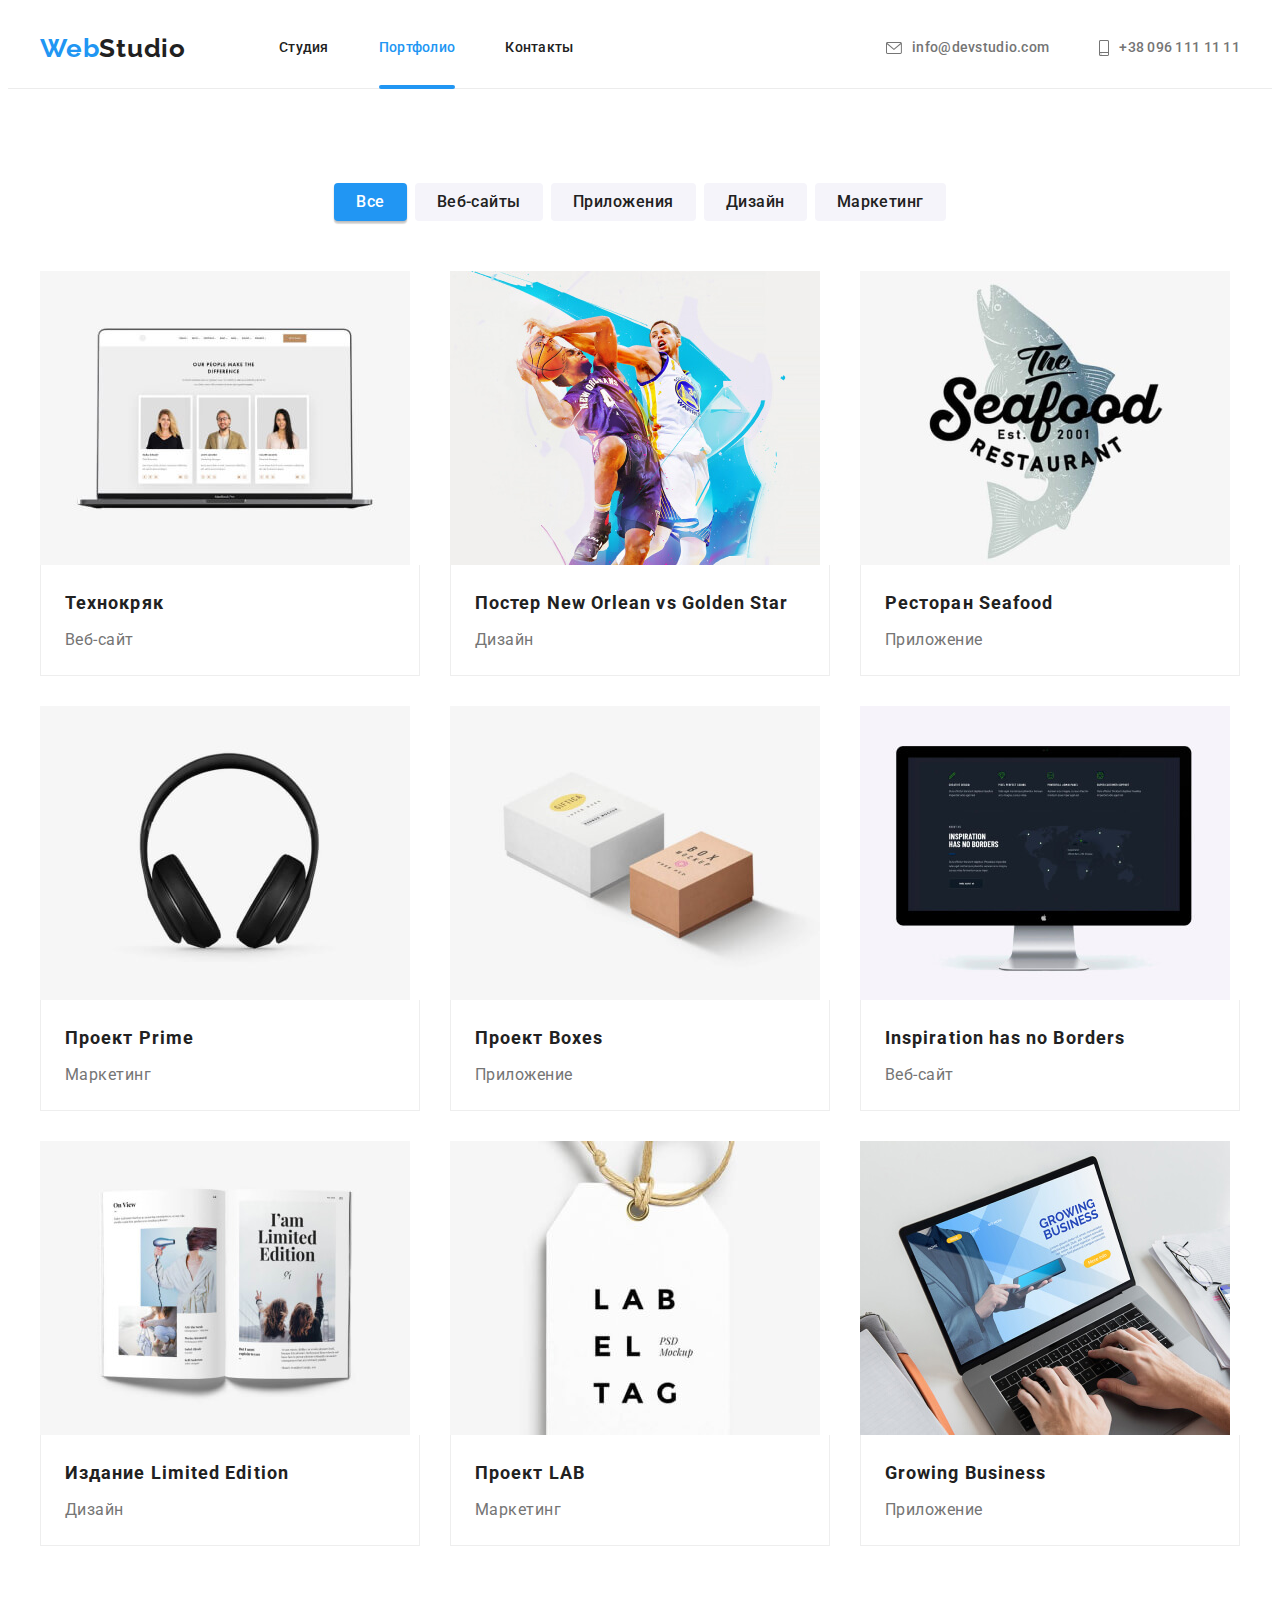
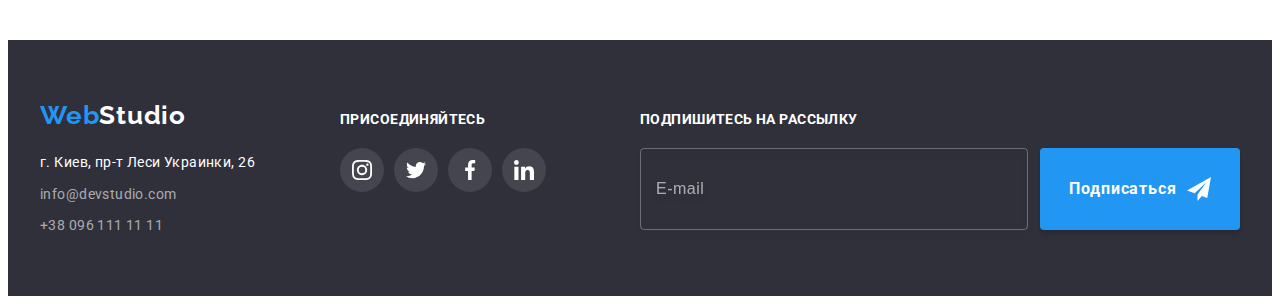
==== portfolio.html @ b8764f23 "copy previous hw & change folder structure" ====
<!DOCTYPE html>
<html lang="ru">
  <head>
    <meta charset="UTF-8" />
    <meta http-equiv="X-UA-Compatible" content="IE=edge" />
    <meta name="viewport" content="width=device-width, initial-scale=1.0" />
    <title>Портфолио</title>
    <link
      rel="stylesheet"
      href="https://cdnjs.cloudflare.com/ajax/libs/modern-normalize/1.0.0/modern-normalize.min.css"
      integrity="sha512-ISS7cAi1PEhQ8jnbJpJZMd29NlhNj4AWYyLOSp2CE/CsHxTCu+r+t0D2yoJudVrd0/8fTVPUVDzY5Tvli75u/g=="
      crossorigin="anonymous"
    />
    <link
      href="https://fonts.googleapis.com/css2?family=Raleway:wght@700&family=Roboto:wght@400;500;700;900&display=swap"
      rel="stylesheet"
    />
    <link rel="stylesheet" href="./css/main.min.css" />
  </head>
  <body class="page-container">
    <div class="page-container__body">
      <header class="page-header">
        <div class="container">
          <div class="page-header__wrap">
            <nav class="page-header__inner-wrap-nav">
              <a href="./index.html" class="logo"
                ><span class="logo__accent">Web</span>Studio</a
              >
              <ul class="page-header__site-nav">
                <li class="page-header__list-item">
                  <a href="./index.html" class="menu-link">Студия</a>
                </li>
                <li class="page-header__list-item">
                  <a
                    href="./portfolio.html"
                    class="menu-link menu-link--current"
                    >Портфолио</a
                  >
                </li>
                <li class="page-header__list-item">
                  <a href="" class="menu-link">Контакты</a>
                </li>
              </ul>
            </nav>
            <ul class="page-header__auth-nav">
              <li class="page-header__list-item">
                <a
                  href="mailto:info@devstudio.com"
                  class="menu-link menu-link--shadowed"
                >
                  <svg
                    class="menu-link__icon"
                    width="16"
                    height="12"
                    aria-hidden="true"
                  >
                    <use href="./images/icons.svg#icon-envelope"></use>
                  </svg>
                  info@devstudio.com</a
                >
              </li>
              <li class="page-header__list-item">
                <a
                  href="tel:+380961111111"
                  class="menu-link menu-link--shadowed"
                >
                  <svg
                    class="menu-link__icon"
                    width="10"
                    height="16"
                    aria-hidden="true"
                  >
                    <use href="./images/icons.svg#icon-smartphone"></use>
                  </svg>
                  +38 096 111 11 11</a
                >
              </li>
            </ul>
          </div>
        </div>
      </header>
      <main>
        <section class="portfolio section">
          <div class="container">
            <h1 class="visually-hidden">Портфолио</h1>
            <div>
              <ul class="portfolio__filter-list">
                <li class="portfolio__filter-item">
                  <!-- Filter All is checked by default -->
                  <button type="button" class="button button--small">
                    Все
                  </button>
                </li>
                <li class="portfolio__filter-item">
                  <button
                    type="button"
                    class="button button--small button--secondary"
                  >
                    Веб-сайты
                  </button>
                </li>
                <li class="portfolio__filter-item">
                  <button
                    type="button"
                    class="button button--small button--secondary"
                  >
                    Приложения
                  </button>
                </li>
                <li></li>
                <li class="portfolio__filter-item">
                  <button
                    type="button"
                    class="button button--small button--secondary"
                  >
                    Дизайн
                  </button>
                </li>
                <li class="portfolio__filter-item">
                  <button
                    type="button"
                    class="button button--small button--secondary"
                  >
                    Маркетинг
                  </button>
                </li>
              </ul>
            </div>
            <div>
              <ul class="portfolio__cards">
                <li class="portfolio__cards-item">
                  <article class="portfolio-card">
                    <a href="" class="portfolio-card__link">
                      <div class="portfolio-card__photo-thumb">
                        <img
                          src="./images/portfolio/project01.jpg"
                          alt="Открытый ноутбук с сайтом на экране"
                          width="370"
                          class="portfolio-card__photo"
                        />
                        <div class="portfolio-card__overlay">
                          Технокряк это современная площадка распространения
                          коронавируса. Компании используют эту платформу для
                          цифрового шпионажа и атак на защищённые сервера
                        </div>
                      </div>

                      <div class="portfolio-card__wrap">
                        <h2 class="portfolio-card__title">Технокряк</h2>
                        <p class="portfolio-card__descr">Веб-сайт</p>
                      </div></a
                    >
                  </article>
                </li>
                <li class="portfolio__cards-item">
                  <article class="portfolio-card">
                    <a href="" class="portfolio-card__link">
                      <div class="portfolio-card__photo-thumb">
                        <img
                          src="./images/portfolio/project02.jpg"
                          alt="Два баскетболиста с мячом"
                          width="370"
                          class="portfolio-card__photo"
                        />
                        <div class="portfolio-card__overlay">
                          Технокряк это современная площадка распространения
                          коронавируса. Компании используют эту платформу для
                          цифрового шпионажа и атак на защищённые сервера
                          конкурентов.
                        </div>
                      </div>

                      <div class="portfolio-card__wrap">
                        <h2 class="portfolio-card__title">
                          Постер New Orlean vs Golden Star
                        </h2>
                        <p class="portfolio-card__descr">Дизайн</p>
                      </div></a
                    >
                  </article>
                </li>
                <li class="portfolio__cards-item">
                  <article class="portfolio-card">
                    <a href="" class="portfolio-card__link">
                      <div class="portfolio-card__photo-thumb">
                        <img
                          src="./images/portfolio/project03.jpg"
                          alt="Название ресторана и форель на фоне"
                          width="370"
                          class="portfolio-card__photo"
                        />
                        <div class="portfolio-card__overlay">
                          Технокряк это современная площадка распространения
                          коронавируса. Компании используют эту платформу для
                          цифрового шпионажа и атак на защищённые сервера
                          конкурентов.
                        </div>
                      </div>
                      <div class="portfolio-card__wrap">
                        <h2 class="portfolio-card__title">Ресторан Seafood</h2>
                        <p class="portfolio-card__descr">Приложение</p>
                      </div></a
                    >
                  </article>
                </li>
                <li class="portfolio__cards-item">
                  <article class="portfolio-card">
                    <a href="" class="portfolio-card__link">
                      <div class="portfolio-card__photo-thumb">
                        <img
                          src="./images/portfolio/project04.jpg"
                          alt="Наушники закрытые"
                          width="370"
                          class="portfolio-card__photo"
                        />
                        <div class="portfolio-card__overlay">
                          Технокряк это современная площадка распространения
                          коронавируса. Компании используют эту платформу для
                          цифрового шпионажа и атак на защищённые сервера
                          конкурентов.
                        </div>
                      </div>
                      <div class="portfolio-card__wrap">
                        <h2 class="portfolio-card__title">Проект Prime</h2>
                        <p class="portfolio-card__descr">Маркетинг</p>
                      </div></a
                    >
                  </article>
                </li>
                <li class="portfolio__cards-item">
                  <article class="portfolio-card">
                    <a href="" class="portfolio-card__link">
                      <div class="portfolio-card__photo-thumb">
                        <img
                          src="./images/portfolio/project05.jpg"
                          alt="Две коробки"
                          width="370"
                          class="portfolio-card__photo"
                        />
                        <div class="portfolio-card__overlay">
                          Технокряк это современная площадка распространения
                          коронавируса. Компании используют эту платформу для
                          цифрового шпионажа и атак на защищённые сервера
                          конкурентов.
                        </div>
                      </div>
                      <div class="portfolio-card__wrap">
                        <h2 class="portfolio-card__title">Проект Boxes</h2>
                        <p class="portfolio-card__descr">Приложение</p>
                      </div></a
                    >
                  </article>
                </li>
                <li class="portfolio__cards-item">
                  <article class="portfolio-card">
                    <a href="" class="portfolio-card__link">
                      <div class="portfolio-card__photo-thumb">
                        <img
                          src="./images/portfolio/project06.jpg"
                          alt="Монитор Mac"
                          width="370"
                          class="portfolio-card__photo"
                        />
                        <div class="portfolio-card__overlay">
                          Технокряк это современная площадка распространения
                          коронавируса. Компании используют эту платформу для
                          цифрового шпионажа и атак на защищённые сервера
                          конкурентов.
                        </div>
                      </div>
                      <div class="portfolio-card__wrap">
                        <h2 class="portfolio-card__title">
                          Inspiration has no Borders
                        </h2>
                        <p class="portfolio-card__descr">Веб-сайт</p>
                      </div></a
                    >
                  </article>
                </li>
                <li class="portfolio__cards-item">
                  <article class="portfolio-card">
                    <a href="" class="portfolio-card__link">
                      <div class="portfolio-card__photo-thumb">
                        <img
                          src="./images/portfolio/project07.jpg"
                          alt="Раскрытый журнал"
                          width="370"
                          class="portfolio-card__photo"
                        />
                        <div class="portfolio-card__overlay">
                          Технокряк это современная площадка распространения
                          коронавируса. Компании используют эту платформу для
                          цифрового шпионажа и атак на защищённые сервера
                          конкурентов.
                        </div>
                      </div>
                      <div class="portfolio-card__wrap">
                        <h2 class="portfolio-card__title">
                          Издание Limited Edition
                        </h2>
                        <p class="portfolio-card__descr">Дизайн</p>
                      </div></a
                    >
                  </article>
                </li>
                <li class="portfolio__cards-item">
                  <article class="portfolio-card">
                    <a href="" class="portfolio-card__link">
                      <div class="portfolio-card__photo-thumb">
                        <img
                          src="./images/portfolio/project08.jpg"
                          alt="Бирка"
                          width="370"
                          class="portfolio-card__photo"
                        />
                        <div class="portfolio-card__overlay">
                          Технокряк это современная площадка распространения
                          коронавируса. Компании используют эту платформу для
                          цифрового шпионажа и атак на защищённые сервера
                          конкурентов.
                        </div>
                      </div>
                      <div class="portfolio-card__wrap">
                        <h2 class="portfolio-card__title">Проект LAB</h2>
                        <p class="portfolio-card__descr">Маркетинг</p>
                      </div></a
                    >
                  </article>
                </li>
                <li class="portfolio__cards-item">
                  <article class="portfolio-card">
                    <a href="" class="portfolio-card__link">
                      <div class="portfolio-card__photo-thumb">
                        <img
                          src="./images/portfolio/project09.jpg"
                          alt="Печатают на клавиатуре ноутбука"
                          width="370"
                          class="portfolio-card__photo"
                        />
                        <div class="portfolio-card__overlay">
                          Технокряк это современная площадка распространения
                          коронавируса. Компании используют эту платформу для
                          цифрового шпионажа и атак на защищённые сервера
                          конкурентов.
                        </div>
                      </div>
                      <div class="portfolio-card__wrap">
                        <h2 class="portfolio-card__title">Growing Business</h2>
                        <p class="portfolio-card__descr">Приложение</p>
                      </div></a
                    >
                  </article>
                </li>
              </ul>
            </div>
          </div>
        </section>
      </main>
    </div>
    <footer class="page-footer">
      <div class="container page-footer__container">
        <div class="page-footer__inner-wrap">
          <a href="./index.html" class="page-footer__logo logo logo--inversion"
            ><span class="logo__accent">Web</span>Studio</a
          >
          <address class="page-footer__address">
            <p class="page-footer__text">г. Киев, пр-т Леси Украинки, 26</p>
            <a href="mailto:info@devstudio.com" class="page-footer__link"
              >info@devstudio.com</a
            >
            <a href="tel:+380961111111" class="page-footer__link"
              >+38 096 111 11 11</a
            >
          </address>
        </div>
        <div class="page-footer__inner-wrap">
          <p class="section__subtitle section__subtitle--inverse">
            присоединяйтесь
          </p>
          <ul class="social">
            <li class="social__list-item">
              <a
                class="social__container social__container--gray"
                href="http://instagram.com"
                target="_blank"
                rel="noopener noreferrer"
                aria-label="Instagram"
              >
                <svg
                  class="social__icon"
                  aria-hidden="true"
                  width="20"
                  height="20"
                >
                  <use href="./images/icons.svg#icon-instagram"></use>
                </svg>
              </a>
            </li>
            <li class="social__list-item">
              <a
                class="social__container social__container--gray"
                href="http://twitter.com"
                target="_blank"
                rel="noopener noreferrer"
                aria-label="Twitter"
              >
                <svg
                  class="social__icon"
                  aria-hidden="true"
                  width="20"
                  height="20"
                >
                  <use href="./images/icons.svg#icon-twitter"></use>
                </svg>
              </a>
            </li>
            <li class="social__list-item">
              <a
                class="social__container social__container--gray"
                href="http://facebook.com"
                target="_blank"
                rel="noopener noreferrer"
                aria-label="Facebook"
              >
                <svg
                  class="social__icon"
                  aria-hidden="true"
                  width="20"
                  height="20"
                >
                  <use href="./images/icons.svg#icon-facebook"></use>
                </svg>
              </a>
            </li>
            <li class="social__list-item">
              <a
                class="social__container social__container--gray"
                href="http://linkedin.com"
                target="_blank"
                rel="noopener noreferrer"
                aria-label="LinkedIn"
              >
                <svg class="icon" aria-hidden="true" width="20" height="20">
                  <use href="./images/icons.svg#icon-linkedin"></use>
                </svg>
              </a>
            </li>
          </ul>
        </div>
        <div class="page-footer__form-container">
          <p class="section__subtitle section__subtitle--inverse">
            Подпишитесь на рассылку
          </p>
          <form name="subscribe-form" class="subscribe-form">
            <input
              type="email"
              name="email"
              placeholder="E-mail"
              class="subscribe-form__field-input"
            />
            <button type="submit" class="button button--primary button--big">
              Подписаться
              <svg
                class="button__icon"
                width="24"
                height="24"
                aria-hidden="true"
              >
                <use href="./images/icons.svg#icon-send"></use>
              </svg>
            </button>
          </form>
        </div>
      </div>
    </footer>
  </body>
</html>
---- css/main.min.css ----
.logo,.logo:visited,.menu-link,.page-footer__link{text-decoration:none}.social,.page-header__site-nav,.page-header__auth-nav,.features__list,.work__list,.team__list,.clients__list,.portfolio__filter-list,.portfolio__cards{list-style:none;margin:0;padding:0}.menu-link,.social__container,.page-header__wrap,.page-header__inner-wrap-nav,.features__item-wrapper,.clients__item,.portfolio__filter-list{display:-webkit-box;display:-ms-flexbox;display:flex;-webkit-box-pack:center;-ms-flex-pack:center;justify-content:center;-webkit-box-align:center;-ms-flex-align:center;align-items:center}.visually-hidden{position:absolute !important;clip:rect(1px 1px 1px 1px);clip:rect(1px, 1px, 1px, 1px);padding:0 !important;border:0 !important;height:1px !important;width:1px !important;overflow:hidden}body{font-family:"Roboto",sans-serif;color:#757575}img{display:block;max-width:100%;height:auto}p{margin:0;padding:0}a{color:#2196f3}h1,h2,h3,h4,h5,h6{margin:0;padding:0;color:#212121}.page-container{display:-webkit-box;display:-ms-flexbox;display:flex;-webkit-box-orient:vertical;-webkit-box-direction:normal;-ms-flex-direction:column;flex-direction:column;min-height:100vh}.page-container__body{-webkit-box-flex:1;-ms-flex-positive:1;flex-grow:1}.container{width:1200px;padding-left:15px;padding-right:15px;margin-left:auto;margin-right:auto}.icon{fill:currentColor}.section{padding-top:94px;padding-bottom:94px}.section__title{margin-bottom:50px;font-weight:700;font-size:36px;line-height:1.17;text-align:center;letter-spacing:0.03em}.section__subtitle{margin-bottom:10px;font-weight:700;font-size:14px;line-height:1.14;letter-spacing:0.03em;text-transform:uppercase}.section__subtitle--inverse{margin-bottom:20px;color:#fff}.logo,.logo:visited{margin-right:93px;font-family:"Raleway",sans-serif;font-weight:700;font-size:26px;line-height:1.19;letter-spacing:0.03em;color:#212121}.logo__accent{color:#2196f3}.logo--inversion,.logo--inversion:visited{color:#fff}.menu-link{padding-top:32px;padding-bottom:32px;font-weight:500;font-size:14px;line-height:1.14;letter-spacing:0.02em;color:#212121;fill:currentColor;-webkit-transition:color 250ms cubic-bezier(0.4, 0, 0.2, 1);transition:color 250ms cubic-bezier(0.4, 0, 0.2, 1)}.menu-link:hover,.menu-link:focus{color:#2196f3}.menu-link--current{color:#2196f3}.menu-link--current::after{position:absolute;bottom:-1px;content:'';display:block;width:100%;height:4px;background:#2196f3;border-radius:2px}.menu-link--shadowed{color:#757575}.menu-link__icon{margin-right:10px}.button{display:-webkit-inline-box;display:-ms-inline-flexbox;display:inline-flex;-webkit-box-align:center;-ms-flex-align:center;align-items:center;-webkit-box-pack:center;-ms-flex-pack:center;justify-content:center;padding-top:10px;padding-bottom:10px;min-width:200px;min-height:50px;font-family:inherit;font-weight:700;font-size:16px;line-height:1.87;letter-spacing:0.06em;border:none;border-radius:4px;cursor:pointer;-webkit-box-shadow:0px 4px 4px rgba(0,0,0,0.15);box-shadow:0px 4px 4px rgba(0,0,0,0.15);color:#fff;background-color:#2196f3;-webkit-transition:background-color 250ms cubic-bezier(0.4, 0, 0.2, 1),color 250ms cubic-bezier(0.4, 0, 0.2, 1);transition:background-color 250ms cubic-bezier(0.4, 0, 0.2, 1),color 250ms cubic-bezier(0.4, 0, 0.2, 1)}.button:hover,.button:focus{color:#212121;background-color:#f5f4fa}.button__icon{fill:currentColor;margin-left:10px}.button--small{min-height:38px;min-width:44px;padding:6px 22px;font-weight:500;line-height:1.63;letter-spacing:0.03em;border:none;-webkit-box-shadow:0px 3px 1px rgba(0,0,0,0.1),0px 1px 2px rgba(0,0,0,0.08),0px 2px 2px rgba(0,0,0,0.12);box-shadow:0px 3px 1px rgba(0,0,0,0.1),0px 1px 2px rgba(0,0,0,0.08),0px 2px 2px rgba(0,0,0,0.12);-webkit-transition:background-color 250ms cubic-bezier(0.4, 0, 0.2, 1),color 250ms cubic-bezier(0.4, 0, 0.2, 1);transition:background-color 250ms cubic-bezier(0.4, 0, 0.2, 1),color 250ms cubic-bezier(0.4, 0, 0.2, 1)}.button--small:hover,.button--small:focus{-webkit-box-shadow:0px 3px 1px rgba(0,0,0,0.1),0px 1px 2px rgba(0,0,0,0.08),0px 2px 2px rgba(0,0,0,0.12);box-shadow:0px 3px 1px rgba(0,0,0,0.1),0px 1px 2px rgba(0,0,0,0.08),0px 2px 2px rgba(0,0,0,0.12)}.button--secondary{color:#212121;background-color:#f5f4fa;-webkit-box-shadow:none;box-shadow:none}.button--secondary:hover,.button--secondary:focus{color:#fff;background-color:#2196f3}.button-close{display:-webkit-inline-box;display:-ms-inline-flexbox;display:inline-flex;-webkit-box-align:center;-ms-flex-align:center;align-items:center;-webkit-box-pack:center;-ms-flex-pack:center;justify-content:center;padding:0;width:30px;height:30px;border:1px solid rgba(0,0,0,0.1);border-radius:50%;background-color:#fff;-webkit-transition:color 250ms cubic-bezier(0.4, 0, 0.2, 1);transition:color 250ms cubic-bezier(0.4, 0, 0.2, 1);-webkit-box-shadow:none;box-shadow:none}.button-close:hover,.button-close:focus{color:#2196f3}.social{display:-webkit-inline-box;display:-ms-inline-flexbox;display:inline-flex}.social__container{width:100%;height:100%;border-radius:50%;-webkit-transition:color 250ms cubic-bezier(0.4, 0, 0.2, 1),background-color 250ms cubic-bezier(0.4, 0, 0.2, 1);transition:color 250ms cubic-bezier(0.4, 0, 0.2, 1),background-color 250ms cubic-bezier(0.4, 0, 0.2, 1);color:#afb1b8;background-color:rgba(0,0,0,0)}.social__container:hover,.social__container:focus{color:#fff;background-color:#2196f3}.social__list-item{width:44px;height:44px}.social__list-item:not(:last-child){margin-right:10px}.social__icon{fill:currentColor}.social__container--gray{color:#fff;background-color:rgba(255,255,255,0.1)}.backdrop{position:fixed;top:0;left:0;width:100%;height:100%;background-color:rgba(0,0,0,0.2);opacity:1;visibility:visible;-webkit-transition:opacity 250ms cubic-bezier(0.4, 0, 0.2, 1),visibility 250ms cubic-bezier(0.4, 0, 0.2, 1);transition:opacity 250ms cubic-bezier(0.4, 0, 0.2, 1),visibility 250ms cubic-bezier(0.4, 0, 0.2, 1)}.backdrop.is-hidden{opacity:0;visibility:hidden;pointer-events:none}.backdrop.is-hidden .modal{-webkit-transform:translate(-50%, -50%) scale(0.9);transform:translate(-50%, -50%) scale(0.9)}.modal{position:absolute;top:50%;left:50%;min-width:528px;height:581px;background-color:#fff;-webkit-box-shadow:0px 1px 3px rgba(0,0,0,0.12),0px 1px 1px rgba(0,0,0,0.14),0px 2px 1px rgba(0,0,0,0.2);box-shadow:0px 1px 3px rgba(0,0,0,0.12),0px 1px 1px rgba(0,0,0,0.14),0px 2px 1px rgba(0,0,0,0.2);border-radius:4px;-webkit-transform:translate(-50%, -50%) scale(1);transform:translate(-50%, -50%) scale(1);-webkit-transition:-webkit-transform 250ms cubic-bezier(0.4, 0, 0.2, 1);transition:-webkit-transform 250ms cubic-bezier(0.4, 0, 0.2, 1);transition:transform 250ms cubic-bezier(0.4, 0, 0.2, 1);transition:transform 250ms cubic-bezier(0.4, 0, 0.2, 1), -webkit-transform 250ms cubic-bezier(0.4, 0, 0.2, 1)}.modal__button-close{position:absolute;top:8px;right:8px}.modal__wrap{padding:40px;text-align:center}.modal__header{margin-bottom:12px;font-weight:bold;font-size:20px;line-height:1.15;text-align:center;letter-spacing:0.03em;color:#212121}.form-field{position:relative;display:-webkit-box;display:-ms-flexbox;display:flex;-webkit-box-orient:vertical;-webkit-box-direction:normal;-ms-flex-direction:column;flex-direction:column;margin-bottom:10px;text-align:left}.form-field__label{margin-bottom:4px;font-size:12px;line-height:1.17;letter-spacing:0.01em}.form-field__input,.form-field__textarea{border:1px solid rgba(33,33,33,0.2);border-radius:4px}.form-field__input::-webkit-input-placeholder,.form-field__textarea::-webkit-input-placeholder{color:rgba(117,117,117,0.5)}.form-field__input:-ms-input-placeholder,.form-field__textarea:-ms-input-placeholder{color:rgba(117,117,117,0.5)}.form-field__input::-ms-input-placeholder,.form-field__textarea::-ms-input-placeholder{color:rgba(117,117,117,0.5)}.form-field__input::placeholder,.form-field__textarea::placeholder{color:rgba(117,117,117,0.5)}.form-field__input:focus,.form-field__textarea:focus{border-color:#2196f3}.form-field__input{height:40px;padding:11px;padding-left:42px}.form-field__textarea{padding:12px 16px;height:120px;resize:none}.form-field__icon{position:absolute;bottom:11px;left:12px;fill:#212121;-webkit-transition:color 250ms cubic-bezier(0.4, 0, 0.2, 1);transition:color 250ms cubic-bezier(0.4, 0, 0.2, 1)}.form-field:focus-within .form-field__icon{fill:#2196f3}.form-field--last{margin-bottom:20px}.form-field-checkbox{position:relative;display:-webkit-inline-box;display:-ms-inline-flexbox;display:inline-flex;-webkit-box-align:center;-ms-flex-align:center;align-items:center;-webkit-box-pack:center;-ms-flex-pack:center;justify-content:center;margin-bottom:30px}.form-field-checkbox__input{position:absolute;width:1px;height:1px;margin:-1px;border:0;padding:0;clip:rect(0 0 0 0);overflow:hidden}.form-field-checkbox__check{display:inline-block;width:16px;height:15px;margin-right:8px;border:1px solid #212121;border-radius:2px}.form-field-checkbox__input:checked+.form-field-checkbox__check{border-color:transparent;background-color:#2196f3}.form-field-checkbox__icon{position:absolute;top:50%;left:0;-webkit-transform:translateY(-50%);transform:translateY(-50%);opacity:0;fill:#fff;-webkit-transition:opacity 250ms cubic-bezier(0.4, 0, 0.2, 1);transition:opacity 250ms cubic-bezier(0.4, 0, 0.2, 1)}.form-field-checkbox__input:checked ~ .form-field-checkbox__icon{opacity:1}.form-field-checkbox__label{margin-bottom:0;font-size:14px;line-height:1.71;letter-spacing:0.03em}.subscribe-form{display:-webkit-box;display:-ms-flexbox;display:flex;width:100%}.subscribe-form__field-input{height:50px;padding:15px;margin-right:12px;-webkit-box-flex:1;-ms-flex-positive:1;flex-grow:1;border:1px solid rgba(255,255,255,0.3);-webkit-filter:drop-shadow(0px 4px 4px rgba(0,0,0,0.15));filter:drop-shadow(0px 4px 4px rgba(0,0,0,0.15));border-radius:4px;color:#fff;background-color:rgba(0,0,0,0)}.subscribe-form__field-input::-webkit-input-placeholder{font-size:16px;line-height:1.25;letter-spacing:0.03em;color:rgba(255,255,255,0.6)}.subscribe-form__field-input:-ms-input-placeholder{font-size:16px;line-height:1.25;letter-spacing:0.03em;color:rgba(255,255,255,0.6)}.subscribe-form__field-input::-ms-input-placeholder{font-size:16px;line-height:1.25;letter-spacing:0.03em;color:rgba(255,255,255,0.6)}.subscribe-form__field-input::placeholder{font-size:16px;line-height:1.25;letter-spacing:0.03em;color:rgba(255,255,255,0.6)}.portfolio-card__link{display:block;-webkit-box-shadow:none;box-shadow:none;-webkit-transition:-webkit-box-shadow 250ms cubic-bezier(0.4, 0, 0.2, 1);transition:-webkit-box-shadow 250ms cubic-bezier(0.4, 0, 0.2, 1);transition:box-shadow 250ms cubic-bezier(0.4, 0, 0.2, 1);transition:box-shadow 250ms cubic-bezier(0.4, 0, 0.2, 1), -webkit-box-shadow 250ms cubic-bezier(0.4, 0, 0.2, 1);color:inherit;text-decoration:none}.portfolio-card__link:hover,.portfolio-card__link:focus{-webkit-box-shadow:0px 1px 1px rgba(0,0,0,0.12),0px 4px 4px rgba(0,0,0,0.06),1px 4px 6px rgba(0,0,0,0.16);box-shadow:0px 1px 1px rgba(0,0,0,0.12),0px 4px 4px rgba(0,0,0,0.06),1px 4px 6px rgba(0,0,0,0.16)}.portfolio-card__photo-thumb{position:relative;overflow:hidden}.portfolio-card__overlay{position:absolute;top:0;left:0;display:-webkit-box;display:-ms-flexbox;display:flex;-webkit-box-align:center;-ms-flex-align:center;align-items:center;padding:24px;width:100%;height:100%;font-size:18px;line-height:1.56;letter-spacing:0.03em;color:#fff;background-color:rgba(33,150,243,0.9);-webkit-transform:translateY(100%);transform:translateY(100%);-webkit-transition:-webkit-transform 250ms cubic-bezier(0.4, 0, 0.2, 1);transition:-webkit-transform 250ms cubic-bezier(0.4, 0, 0.2, 1);transition:transform 250ms cubic-bezier(0.4, 0, 0.2, 1);transition:transform 250ms cubic-bezier(0.4, 0, 0.2, 1), -webkit-transform 250ms cubic-bezier(0.4, 0, 0.2, 1)}.portfolio-card__link:hover .portfolio-card__overlay,.portfolio-card__link:focus .portfolio-card__overlay{-webkit-transform:translateY(0);transform:translateY(0)}.portfolio-card__photo{max-width:100%;height:auto}.portfolio-card__wrap{padding:20px 24px;border:1px solid #eeeeee;border-top:none}.portfolio-card__title{margin-bottom:4px;font-weight:700;font-size:18px;line-height:2;letter-spacing:0.06em}.portfolio-card__descr{font-size:16px;line-height:1.88;letter-spacing:0.03em}.page-header{border-bottom:1px solid #ececec}.page-header__site-nav,.page-header__auth-nav{display:-webkit-box;display:-ms-flexbox;display:flex}.page-header__auth-nav{margin-left:auto}.page-header__list-item{position:relative}.page-header__list-item:not(:last-child){margin-right:50px}.hero{padding-top:200px;padding-bottom:200px}.hero--overlay{max-width:1600px;margin-left:auto;margin-right:auto;background-image:-webkit-gradient(linear, left top, left bottom, from(rgba(47,48,58,0.4)), to(rgba(47,48,58,0.4))),url("../images/hero.jpg");background-image:linear-gradient(rgba(47,48,58,0.4), rgba(47,48,58,0.4)),url("../images/hero.jpg");background-repeat:no-repeat;background-position:center;background-size:cover;background-color:#2f303a;text-align:center}.hero__title{margin-left:237px;margin-right:237px;margin-bottom:30px;font-weight:900;font-size:44px;line-height:1.36;letter-spacing:0.06em;text-transform:uppercase;color:#fff}.features__list{display:-webkit-box;display:-ms-flexbox;display:flex;-ms-flex-wrap:wrap;flex-wrap:wrap;margin-bottom:-30px;margin-right:-30px}.features__list-item{margin-right:30px;margin-bottom:30px;-ms-flex-preferred-size:calc((100% - 4 * 30px) / 4);flex-basis:calc((100% - 4 * 30px) / 4)}.features__item-wrapper{height:120px;margin-bottom:30px;color:#212121;background-color:#f5f4fa;border-radius:4px}.features__text{font-size:14px;line-height:1.71;letter-spacing:0.03em}.work{padding-top:0}.work__list{display:-webkit-box;display:-ms-flexbox;display:flex;-ms-flex-wrap:wrap;flex-wrap:wrap;margin-bottom:-30px;margin-right:-30px}.work__item{margin-right:30px;margin-bottom:30px;-ms-flex-preferred-size:calc((100% - 3 * 30px) / 3);flex-basis:calc((100% - 3 * 30px) / 3);position:relative}.work__title{position:absolute;bottom:0;left:0;width:100%;padding-top:27px;padding-bottom:27px;margin-bottom:0;text-align:center;color:#fff;background-color:rgba(47,48,58,0.8)}.team{background-color:#f5f4fa}.team__list{display:-webkit-box;display:-ms-flexbox;display:flex;-ms-flex-wrap:wrap;flex-wrap:wrap;margin-bottom:-30px;margin-right:-30px}.team__list-item{margin-right:30px;margin-bottom:30px;-ms-flex-preferred-size:calc((100% - 4 * 30px) / 4);flex-basis:calc((100% - 4 * 30px) / 4);overflow:hidden;-webkit-box-shadow:0px 1px 3px rgba(0,0,0,0.12),0px 1px 1px rgba(0,0,0,0.14),0px 2px 1px rgba(0,0,0,0.2);box-shadow:0px 1px 3px rgba(0,0,0,0.12),0px 1px 1px rgba(0,0,0,0.14),0px 2px 1px rgba(0,0,0,0.2);border-radius:0px 0px 4px 4px;background-color:#fff}.team__wrap{padding-top:30px;padding-bottom:30px;text-align:center}.team__subtitle,.team__descr{font-size:16px;line-height:1.19;letter-spacing:0.03em}.team__subtitle{margin-bottom:10px;font-weight:500}.team__descr{margin-bottom:16px}.clients__list{display:-webkit-box;display:-ms-flexbox;display:flex;-ms-flex-wrap:wrap;flex-wrap:wrap;margin-bottom:-30px;margin-right:-30px}.clients__list-item{margin-right:30px;margin-bottom:30px;height:90px;-ms-flex-preferred-size:calc((100% - 6 * 30px) / 6);flex-basis:calc((100% - 6 * 30px) / 6)}.clients__item{width:100%;height:100%;border:1px solid #afb1b8;border-radius:4px;color:#afb1b8;-webkit-transition:color 250ms cubic-bezier(0.4, 0, 0.2, 1),border-color 250ms cubic-bezier(0.4, 0, 0.2, 1);transition:color 250ms cubic-bezier(0.4, 0, 0.2, 1),border-color 250ms cubic-bezier(0.4, 0, 0.2, 1)}.clients__item:hover,.clients__item:focus{color:#2196f3;border-color:#2196f3}.page-footer{padding-top:60px;padding-bottom:60px;background-color:#2f303a}.page-footer__container{display:-webkit-box;display:-ms-flexbox;display:flex;-webkit-box-align:baseline;-ms-flex-align:baseline;align-items:baseline}.page-footer__inner-wrap{width:270px;margin-right:30px}.page-footer__logo{display:block;margin-bottom:20px}.page-footer__address{display:-webkit-box;display:-ms-flexbox;display:flex;-webkit-box-orient:vertical;-webkit-box-direction:normal;-ms-flex-direction:column;flex-direction:column;font-style:inherit}.page-footer__text,.page-footer__link{font-size:14px;line-height:1.6;letter-spacing:0.03em;color:#fff}.page-footer__link{margin-top:9px;color:rgba(255,255,255,0.6);-webkit-transition:color 250ms cubic-bezier(0.4, 0, 0.2, 1);transition:color 250ms cubic-bezier(0.4, 0, 0.2, 1)}.page-footer__link:hover,.page-footer__link:focus{color:#2196f3}.page-footer__form-container{-webkit-box-flex:2;-ms-flex-positive:2;flex-grow:2}.portfolio__filter-list{margin-bottom:50px}.portfolio__filter-item:not(:last-child){margin-right:8px}.portfolio__cards{display:-webkit-box;display:-ms-flexbox;display:flex;-ms-flex-wrap:wrap;flex-wrap:wrap;margin-bottom:-30px;margin-right:-30px}.portfolio__cards-item{margin-right:30px;margin-bottom:30px;-ms-flex-preferred-size:calc((100% - 3 * 30px) / 3);flex-basis:calc((100% - 3 * 30px) / 3)}
/*# sourceMappingURL=main.min.css.map */
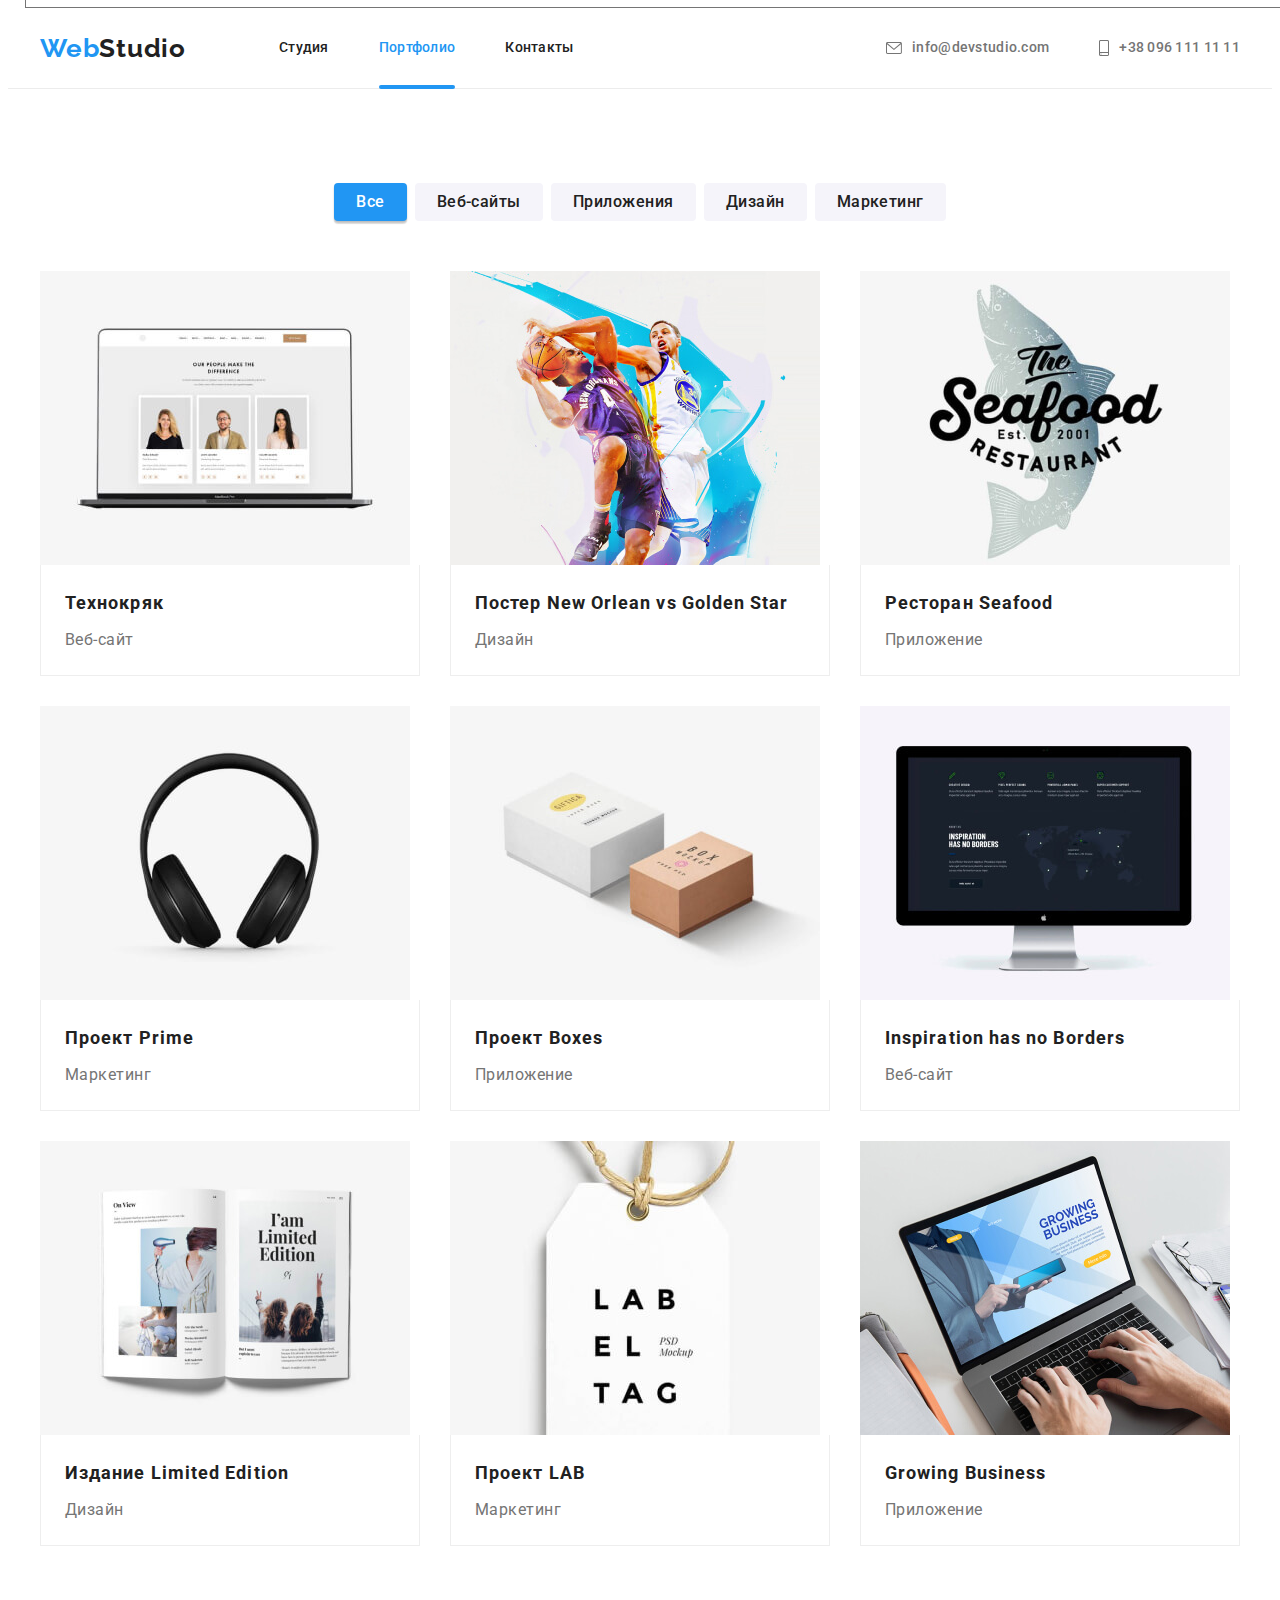
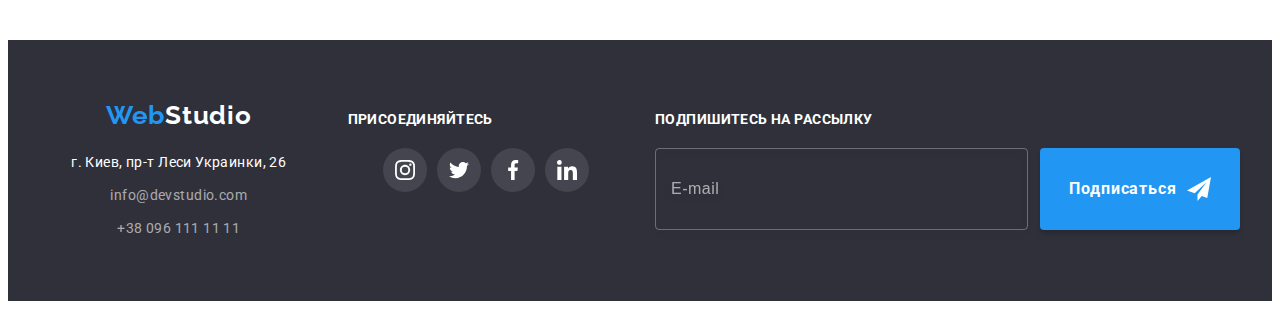
==== commit 0fda866e: "add responsive layout for portfolio" ====
--- a/portfolio.html
+++ b/portfolio.html
@@ -20,59 +20,150 @@
   <body class="page-container">
     <div class="page-container__body">
       <header class="page-header">
-        <div class="container">
+        <div class="container page-header__container">
           <div class="page-header__wrap">
-            <nav class="page-header__inner-wrap-nav">
-              <a href="./index.html" class="logo"
-                ><span class="logo__accent">Web</span>Studio</a
-              >
-              <ul class="page-header__site-nav">
-                <li class="page-header__list-item">
-                  <a href="./index.html" class="menu-link">Студия</a>
-                </li>
-                <li class="page-header__list-item">
+            <a href="./index.html" class="logo page-header__logo">
+              <span class="logo__accent">Web</span>Studio</a
+            >
+            <div class="page-header__menu-wrap">
+              <nav class="page-header__inner-wrap-nav">
+                <ul class="page-header__site-nav">
+                  <li class="page-header__list-item">
+                    <a href="./index.html" class="menu-link">Студия</a>
+                  </li>
+                  <li class="page-header__list-item">
+                    <a
+                      href="./portfolio.html"
+                      class="menu-link menu-link--current"
+                      >Портфолио</a
+                    >
+                  </li>
+                  <li class="page-header__list-item">
+                    <a href="" class="menu-link">Контакты</a>
+                  </li>
+                </ul>
+              </nav>
+              <ul class="auth-nav page-header__auth-nav">
+                <li class="auth-nav__list-item">
                   <a
-                    href="./portfolio.html"
-                    class="menu-link menu-link--current"
-                    >Портфолио</a
-                  >
-                </li>
-                <li class="page-header__list-item">
-                  <a href="" class="menu-link">Контакты</a>
+                    href="mailto:info@devstudio.com"
+                    class="auth-nav__menu-link menu-link menu-link--shadowed"
+                  >
+                    <svg
+                      class="menu-link__icon"
+                      width="16"
+                      height="12"
+                      aria-hidden="true"
+                    >
+                      <use href="./images/icons.svg#icon-envelope"></use>
+                    </svg>
+                    info@devstudio.com</a
+                  >
+                </li>
+                <li class="auth-nav__list-item">
+                  <a
+                    href="tel:+380961111111"
+                    class="auth-nav__menu-link menu-link menu-link--shadowed"
+                  >
+                    <svg
+                      class="menu-link__icon"
+                      width="10"
+                      height="16"
+                      aria-hidden="true"
+                    >
+                      <use href="./images/icons.svg#icon-smartphone"></use>
+                    </svg>
+                    +38 096 111 11 11</a
+                  >
                 </li>
               </ul>
-            </nav>
-            <ul class="page-header__auth-nav">
-              <li class="page-header__list-item">
+            </div>
+            <button
+              type="button"
+              class="burger-menu__button"
+              aria-label="Переключатель меню сайта"
+              data-menu-button
+            >
+              <svg class="burger-menu__icon icon" width="40" height="40">
+                <use
+                  class="burger-menu__icon-cross"
+                  href="./images/icons.svg#icon-cross"
+                ></use>
+                <use
+                  class="burger-menu__icon-menu"
+                  href="./images/icons.svg#icon-menu"
+                ></use>
+              </svg>
+            </button>
+          </div>
+          <div class="menu-burger__container" data-menu>
+            <ul class="menu-burger__nav">
+              <li class="menu-burger__nav-item">
+                <a href="./index.html" class="menu-burger__nav-link">Студия</a>
+              </li>
+              <li class="menu-burger__nav-item">
+                <a
+                  href="./portfolio.html"
+                  class="menu-burger__nav-link menu-burger__nav-link--current"
+                  >Портфолио</a
+                >
+              </li>
+              <li class="menu-burger__nav-item">
+                <a href="" class="menu-burger__nav-link">Контакты</a>
+              </li>
+            </ul>
+            <ul class="menu-burger__contacts">
+              <li class="menu-burger__contact-item">
+                <a
+                  href="tel:+380961111111"
+                  class="menu-burger__contact-link menu-burger__contact-link--accent"
+                >
+                  +38 096 111 11 11
+                </a>
+              </li>
+              <li class="menu-burger__contact-item">
                 <a
                   href="mailto:info@devstudio.com"
-                  class="menu-link menu-link--shadowed"
-                >
-                  <svg
-                    class="menu-link__icon"
-                    width="16"
-                    height="12"
-                    aria-hidden="true"
-                  >
-                    <use href="./images/icons.svg#icon-envelope"></use>
-                  </svg>
-                  info@devstudio.com</a
-                >
-              </li>
-              <li class="page-header__list-item">
-                <a
-                  href="tel:+380961111111"
-                  class="menu-link menu-link--shadowed"
-                >
-                  <svg
-                    class="menu-link__icon"
-                    width="10"
-                    height="16"
-                    aria-hidden="true"
-                  >
-                    <use href="./images/icons.svg#icon-smartphone"></use>
-                  </svg>
-                  +38 096 111 11 11</a
+                  class="menu-burger__contact-link"
+                  >info@devstudio.com
+                </a>
+              </li>
+            </ul>
+            <ul class="menu-burger__socials">
+              <li class="menu-burger__social-item">
+                <a
+                  href="http://instagram.com"
+                  target="_blank"
+                  rel="noopener noreferrer"
+                  class="menu-burger__social-link"
+                  >Instagram</a
+                >
+              </li>
+              <li class="menu-burger__social-item">
+                <a
+                  href="http://twitter.com"
+                  target="_blank"
+                  rel="noopener noreferrer"
+                  class="menu-burger__social-link"
+                  >Twitter</a
+                >
+              </li>
+              <li class="menu-burger__social-item">
+                <a
+                  href="http://facebook.com"
+                  target="_blank"
+                  rel="noopener noreferrer"
+                  class="menu-burger__social-link"
+                  >Facebook</a
+                >
+              </li>
+              <li class="menu-burger__social-item">
+                <a
+                  href="http://linkedin.com"
+                  target="_blank"
+                  rel="noopener noreferrer"
+                  class="menu-burger__social-link"
+                  >LinkedIn</a
                 >
               </li>
             </ul>
@@ -358,120 +449,129 @@
       </main>
     </div>
     <footer class="page-footer">
-      <div class="container page-footer__container">
-        <div class="page-footer__inner-wrap">
-          <a href="./index.html" class="page-footer__logo logo logo--inversion"
-            ><span class="logo__accent">Web</span>Studio</a
-          >
-          <address class="page-footer__address">
-            <p class="page-footer__text">г. Киев, пр-т Леси Украинки, 26</p>
-            <a href="mailto:info@devstudio.com" class="page-footer__link"
-              >info@devstudio.com</a
+      <div class="container">
+        <div class="page-footer__container">
+          <div class="page-footer__inner-wrap">
+            <a
+              href="./index.html"
+              class="page-footer__logo logo logo--inversion"
+              ><span class="logo__accent">Web</span>Studio</a
             >
-            <a href="tel:+380961111111" class="page-footer__link"
-              >+38 096 111 11 11</a
+            <address class="page-footer__address">
+              <p class="page-footer__text">г. Киев, пр-т Леси Украинки, 26</p>
+              <a href="mailto:info@devstudio.com" class="page-footer__link"
+                >info@devstudio.com</a
+              >
+              <a href="tel:+380961111111" class="page-footer__link"
+                >+38 096 111 11 11</a
+              >
+            </address>
+          </div>
+          <div class="page-footer__inner-wrap">
+            <p
+              class="section__subtitle section__subtitle--inverse section__subtitle--centered"
             >
-          </address>
-        </div>
-        <div class="page-footer__inner-wrap">
-          <p class="section__subtitle section__subtitle--inverse">
-            присоединяйтесь
-          </p>
-          <ul class="social">
-            <li class="social__list-item">
-              <a
-                class="social__container social__container--gray"
-                href="http://instagram.com"
-                target="_blank"
-                rel="noopener noreferrer"
-                aria-label="Instagram"
-              >
+              присоединяйтесь
+            </p>
+            <ul class="social">
+              <li class="social__list-item">
+                <a
+                  class="social__container social__container--gray"
+                  href="http://instagram.com"
+                  target="_blank"
+                  rel="noopener noreferrer"
+                  aria-label="Instagram"
+                >
+                  <svg
+                    class="social__icon"
+                    aria-hidden="true"
+                    width="20"
+                    height="20"
+                  >
+                    <use href="./images/icons.svg#icon-instagram"></use>
+                  </svg>
+                </a>
+              </li>
+              <li class="social__list-item">
+                <a
+                  class="social__container social__container--gray"
+                  href="http://twitter.com"
+                  target="_blank"
+                  rel="noopener noreferrer"
+                  aria-label="Twitter"
+                >
+                  <svg
+                    class="social__icon"
+                    aria-hidden="true"
+                    width="20"
+                    height="20"
+                  >
+                    <use href="./images/icons.svg#icon-twitter"></use>
+                  </svg>
+                </a>
+              </li>
+              <li class="social__list-item">
+                <a
+                  class="social__container social__container--gray"
+                  href="http://facebook.com"
+                  target="_blank"
+                  rel="noopener noreferrer"
+                  aria-label="Facebook"
+                >
+                  <svg
+                    class="social__icon"
+                    aria-hidden="true"
+                    width="20"
+                    height="20"
+                  >
+                    <use href="./images/icons.svg#icon-facebook"></use>
+                  </svg>
+                </a>
+              </li>
+              <li class="social__list-item">
+                <a
+                  class="social__container social__container--gray"
+                  href="http://linkedin.com"
+                  target="_blank"
+                  rel="noopener noreferrer"
+                  aria-label="LinkedIn"
+                >
+                  <svg class="icon" aria-hidden="true" width="20" height="20">
+                    <use href="./images/icons.svg#icon-linkedin"></use>
+                  </svg>
+                </a>
+              </li>
+            </ul>
+          </div>
+          <div class="page-footer__inner-wrap page-footer__form-container">
+            <p
+              class="section__subtitle section__subtitle--inverse section__subtitle--centered"
+            >
+              Подпишитесь на рассылку
+            </p>
+            <form name="subscribe-form" class="subscribe-form">
+              <input
+                type="email"
+                name="email"
+                placeholder="E-mail"
+                class="subscribe-form__field-input"
+              />
+              <button type="submit" class="button">
+                Подписаться
                 <svg
-                  class="social__icon"
+                  class="button__icon"
+                  width="24"
+                  height="24"
                   aria-hidden="true"
-                  width="20"
-                  height="20"
-                >
-                  <use href="./images/icons.svg#icon-instagram"></use>
+                >
+                  <use href="./images/icons.svg#icon-send"></use>
                 </svg>
-              </a>
-            </li>
-            <li class="social__list-item">
-              <a
-                class="social__container social__container--gray"
-                href="http://twitter.com"
-                target="_blank"
-                rel="noopener noreferrer"
-                aria-label="Twitter"
-              >
-                <svg
-                  class="social__icon"
-                  aria-hidden="true"
-                  width="20"
-                  height="20"
-                >
-                  <use href="./images/icons.svg#icon-twitter"></use>
-                </svg>
-              </a>
-            </li>
-            <li class="social__list-item">
-              <a
-                class="social__container social__container--gray"
-                href="http://facebook.com"
-                target="_blank"
-                rel="noopener noreferrer"
-                aria-label="Facebook"
-              >
-                <svg
-                  class="social__icon"
-                  aria-hidden="true"
-                  width="20"
-                  height="20"
-                >
-                  <use href="./images/icons.svg#icon-facebook"></use>
-                </svg>
-              </a>
-            </li>
-            <li class="social__list-item">
-              <a
-                class="social__container social__container--gray"
-                href="http://linkedin.com"
-                target="_blank"
-                rel="noopener noreferrer"
-                aria-label="LinkedIn"
-              >
-                <svg class="icon" aria-hidden="true" width="20" height="20">
-                  <use href="./images/icons.svg#icon-linkedin"></use>
-                </svg>
-              </a>
-            </li>
-          </ul>
-        </div>
-        <div class="page-footer__form-container">
-          <p class="section__subtitle section__subtitle--inverse">
-            Подпишитесь на рассылку
-          </p>
-          <form name="subscribe-form" class="subscribe-form">
-            <input
-              type="email"
-              name="email"
-              placeholder="E-mail"
-              class="subscribe-form__field-input"
-            />
-            <button type="submit" class="button button--primary button--big">
-              Подписаться
-              <svg
-                class="button__icon"
-                width="24"
-                height="24"
-                aria-hidden="true"
-              >
-                <use href="./images/icons.svg#icon-send"></use>
-              </svg>
-            </button>
-          </form>
+              </button>
+            </form>
+          </div>
         </div>
       </div>
     </footer>
+    <script src="./js/menu.js"></script>
   </body>
 </html>
--- a/css/main.min.css
+++ b/css/main.min.css
@@ -1,2 +1,2 @@
-.logo,.logo:visited,.menu-link,.page-footer__link{text-decoration:none}.social,.page-header__site-nav,.page-header__auth-nav,.features__list,.work__list,.team__list,.clients__list,.portfolio__filter-list,.portfolio__cards{list-style:none;margin:0;padding:0}.menu-link,.social__container,.page-header__wrap,.page-header__inner-wrap-nav,.features__item-wrapper,.clients__item,.portfolio__filter-list{display:-webkit-box;display:-ms-flexbox;display:flex;-webkit-box-pack:center;-ms-flex-pack:center;justify-content:center;-webkit-box-align:center;-ms-flex-align:center;align-items:center}.visually-hidden{position:absolute !important;clip:rect(1px 1px 1px 1px);clip:rect(1px, 1px, 1px, 1px);padding:0 !important;border:0 !important;height:1px !important;width:1px !important;overflow:hidden}body{font-family:"Roboto",sans-serif;color:#757575}img{display:block;max-width:100%;height:auto}p{margin:0;padding:0}a{color:#2196f3}h1,h2,h3,h4,h5,h6{margin:0;padding:0;color:#212121}.page-container{display:-webkit-box;display:-ms-flexbox;display:flex;-webkit-box-orient:vertical;-webkit-box-direction:normal;-ms-flex-direction:column;flex-direction:column;min-height:100vh}.page-container__body{-webkit-box-flex:1;-ms-flex-positive:1;flex-grow:1}.container{width:1200px;padding-left:15px;padding-right:15px;margin-left:auto;margin-right:auto}.icon{fill:currentColor}.section{padding-top:94px;padding-bottom:94px}.section__title{margin-bottom:50px;font-weight:700;font-size:36px;line-height:1.17;text-align:center;letter-spacing:0.03em}.section__subtitle{margin-bottom:10px;font-weight:700;font-size:14px;line-height:1.14;letter-spacing:0.03em;text-transform:uppercase}.section__subtitle--inverse{margin-bottom:20px;color:#fff}.logo,.logo:visited{margin-right:93px;font-family:"Raleway",sans-serif;font-weight:700;font-size:26px;line-height:1.19;letter-spacing:0.03em;color:#212121}.logo__accent{color:#2196f3}.logo--inversion,.logo--inversion:visited{color:#fff}.menu-link{padding-top:32px;padding-bottom:32px;font-weight:500;font-size:14px;line-height:1.14;letter-spacing:0.02em;color:#212121;fill:currentColor;-webkit-transition:color 250ms cubic-bezier(0.4, 0, 0.2, 1);transition:color 250ms cubic-bezier(0.4, 0, 0.2, 1)}.menu-link:hover,.menu-link:focus{color:#2196f3}.menu-link--current{color:#2196f3}.menu-link--current::after{position:absolute;bottom:-1px;content:'';display:block;width:100%;height:4px;background:#2196f3;border-radius:2px}.menu-link--shadowed{color:#757575}.menu-link__icon{margin-right:10px}.button{display:-webkit-inline-box;display:-ms-inline-flexbox;display:inline-flex;-webkit-box-align:center;-ms-flex-align:center;align-items:center;-webkit-box-pack:center;-ms-flex-pack:center;justify-content:center;padding-top:10px;padding-bottom:10px;min-width:200px;min-height:50px;font-family:inherit;font-weight:700;font-size:16px;line-height:1.87;letter-spacing:0.06em;border:none;border-radius:4px;cursor:pointer;-webkit-box-shadow:0px 4px 4px rgba(0,0,0,0.15);box-shadow:0px 4px 4px rgba(0,0,0,0.15);color:#fff;background-color:#2196f3;-webkit-transition:background-color 250ms cubic-bezier(0.4, 0, 0.2, 1),color 250ms cubic-bezier(0.4, 0, 0.2, 1);transition:background-color 250ms cubic-bezier(0.4, 0, 0.2, 1),color 250ms cubic-bezier(0.4, 0, 0.2, 1)}.button:hover,.button:focus{color:#212121;background-color:#f5f4fa}.button__icon{fill:currentColor;margin-left:10px}.button--small{min-height:38px;min-width:44px;padding:6px 22px;font-weight:500;line-height:1.63;letter-spacing:0.03em;border:none;-webkit-box-shadow:0px 3px 1px rgba(0,0,0,0.1),0px 1px 2px rgba(0,0,0,0.08),0px 2px 2px rgba(0,0,0,0.12);box-shadow:0px 3px 1px rgba(0,0,0,0.1),0px 1px 2px rgba(0,0,0,0.08),0px 2px 2px rgba(0,0,0,0.12);-webkit-transition:background-color 250ms cubic-bezier(0.4, 0, 0.2, 1),color 250ms cubic-bezier(0.4, 0, 0.2, 1);transition:background-color 250ms cubic-bezier(0.4, 0, 0.2, 1),color 250ms cubic-bezier(0.4, 0, 0.2, 1)}.button--small:hover,.button--small:focus{-webkit-box-shadow:0px 3px 1px rgba(0,0,0,0.1),0px 1px 2px rgba(0,0,0,0.08),0px 2px 2px rgba(0,0,0,0.12);box-shadow:0px 3px 1px rgba(0,0,0,0.1),0px 1px 2px rgba(0,0,0,0.08),0px 2px 2px rgba(0,0,0,0.12)}.button--secondary{color:#212121;background-color:#f5f4fa;-webkit-box-shadow:none;box-shadow:none}.button--secondary:hover,.button--secondary:focus{color:#fff;background-color:#2196f3}.button-close{display:-webkit-inline-box;display:-ms-inline-flexbox;display:inline-flex;-webkit-box-align:center;-ms-flex-align:center;align-items:center;-webkit-box-pack:center;-ms-flex-pack:center;justify-content:center;padding:0;width:30px;height:30px;border:1px solid rgba(0,0,0,0.1);border-radius:50%;background-color:#fff;-webkit-transition:color 250ms cubic-bezier(0.4, 0, 0.2, 1);transition:color 250ms cubic-bezier(0.4, 0, 0.2, 1);-webkit-box-shadow:none;box-shadow:none}.button-close:hover,.button-close:focus{color:#2196f3}.social{display:-webkit-inline-box;display:-ms-inline-flexbox;display:inline-flex}.social__container{width:100%;height:100%;border-radius:50%;-webkit-transition:color 250ms cubic-bezier(0.4, 0, 0.2, 1),background-color 250ms cubic-bezier(0.4, 0, 0.2, 1);transition:color 250ms cubic-bezier(0.4, 0, 0.2, 1),background-color 250ms cubic-bezier(0.4, 0, 0.2, 1);color:#afb1b8;background-color:rgba(0,0,0,0)}.social__container:hover,.social__container:focus{color:#fff;background-color:#2196f3}.social__list-item{width:44px;height:44px}.social__list-item:not(:last-child){margin-right:10px}.social__icon{fill:currentColor}.social__container--gray{color:#fff;background-color:rgba(255,255,255,0.1)}.backdrop{position:fixed;top:0;left:0;width:100%;height:100%;background-color:rgba(0,0,0,0.2);opacity:1;visibility:visible;-webkit-transition:opacity 250ms cubic-bezier(0.4, 0, 0.2, 1),visibility 250ms cubic-bezier(0.4, 0, 0.2, 1);transition:opacity 250ms cubic-bezier(0.4, 0, 0.2, 1),visibility 250ms cubic-bezier(0.4, 0, 0.2, 1)}.backdrop.is-hidden{opacity:0;visibility:hidden;pointer-events:none}.backdrop.is-hidden .modal{-webkit-transform:translate(-50%, -50%) scale(0.9);transform:translate(-50%, -50%) scale(0.9)}.modal{position:absolute;top:50%;left:50%;min-width:528px;height:581px;background-color:#fff;-webkit-box-shadow:0px 1px 3px rgba(0,0,0,0.12),0px 1px 1px rgba(0,0,0,0.14),0px 2px 1px rgba(0,0,0,0.2);box-shadow:0px 1px 3px rgba(0,0,0,0.12),0px 1px 1px rgba(0,0,0,0.14),0px 2px 1px rgba(0,0,0,0.2);border-radius:4px;-webkit-transform:translate(-50%, -50%) scale(1);transform:translate(-50%, -50%) scale(1);-webkit-transition:-webkit-transform 250ms cubic-bezier(0.4, 0, 0.2, 1);transition:-webkit-transform 250ms cubic-bezier(0.4, 0, 0.2, 1);transition:transform 250ms cubic-bezier(0.4, 0, 0.2, 1);transition:transform 250ms cubic-bezier(0.4, 0, 0.2, 1), -webkit-transform 250ms cubic-bezier(0.4, 0, 0.2, 1)}.modal__button-close{position:absolute;top:8px;right:8px}.modal__wrap{padding:40px;text-align:center}.modal__header{margin-bottom:12px;font-weight:bold;font-size:20px;line-height:1.15;text-align:center;letter-spacing:0.03em;color:#212121}.form-field{position:relative;display:-webkit-box;display:-ms-flexbox;display:flex;-webkit-box-orient:vertical;-webkit-box-direction:normal;-ms-flex-direction:column;flex-direction:column;margin-bottom:10px;text-align:left}.form-field__label{margin-bottom:4px;font-size:12px;line-height:1.17;letter-spacing:0.01em}.form-field__input,.form-field__textarea{border:1px solid rgba(33,33,33,0.2);border-radius:4px}.form-field__input::-webkit-input-placeholder,.form-field__textarea::-webkit-input-placeholder{color:rgba(117,117,117,0.5)}.form-field__input:-ms-input-placeholder,.form-field__textarea:-ms-input-placeholder{color:rgba(117,117,117,0.5)}.form-field__input::-ms-input-placeholder,.form-field__textarea::-ms-input-placeholder{color:rgba(117,117,117,0.5)}.form-field__input::placeholder,.form-field__textarea::placeholder{color:rgba(117,117,117,0.5)}.form-field__input:focus,.form-field__textarea:focus{border-color:#2196f3}.form-field__input{height:40px;padding:11px;padding-left:42px}.form-field__textarea{padding:12px 16px;height:120px;resize:none}.form-field__icon{position:absolute;bottom:11px;left:12px;fill:#212121;-webkit-transition:color 250ms cubic-bezier(0.4, 0, 0.2, 1);transition:color 250ms cubic-bezier(0.4, 0, 0.2, 1)}.form-field:focus-within .form-field__icon{fill:#2196f3}.form-field--last{margin-bottom:20px}.form-field-checkbox{position:relative;display:-webkit-inline-box;display:-ms-inline-flexbox;display:inline-flex;-webkit-box-align:center;-ms-flex-align:center;align-items:center;-webkit-box-pack:center;-ms-flex-pack:center;justify-content:center;margin-bottom:30px}.form-field-checkbox__input{position:absolute;width:1px;height:1px;margin:-1px;border:0;padding:0;clip:rect(0 0 0 0);overflow:hidden}.form-field-checkbox__check{display:inline-block;width:16px;height:15px;margin-right:8px;border:1px solid #212121;border-radius:2px}.form-field-checkbox__input:checked+.form-field-checkbox__check{border-color:transparent;background-color:#2196f3}.form-field-checkbox__icon{position:absolute;top:50%;left:0;-webkit-transform:translateY(-50%);transform:translateY(-50%);opacity:0;fill:#fff;-webkit-transition:opacity 250ms cubic-bezier(0.4, 0, 0.2, 1);transition:opacity 250ms cubic-bezier(0.4, 0, 0.2, 1)}.form-field-checkbox__input:checked ~ .form-field-checkbox__icon{opacity:1}.form-field-checkbox__label{margin-bottom:0;font-size:14px;line-height:1.71;letter-spacing:0.03em}.subscribe-form{display:-webkit-box;display:-ms-flexbox;display:flex;width:100%}.subscribe-form__field-input{height:50px;padding:15px;margin-right:12px;-webkit-box-flex:1;-ms-flex-positive:1;flex-grow:1;border:1px solid rgba(255,255,255,0.3);-webkit-filter:drop-shadow(0px 4px 4px rgba(0,0,0,0.15));filter:drop-shadow(0px 4px 4px rgba(0,0,0,0.15));border-radius:4px;color:#fff;background-color:rgba(0,0,0,0)}.subscribe-form__field-input::-webkit-input-placeholder{font-size:16px;line-height:1.25;letter-spacing:0.03em;color:rgba(255,255,255,0.6)}.subscribe-form__field-input:-ms-input-placeholder{font-size:16px;line-height:1.25;letter-spacing:0.03em;color:rgba(255,255,255,0.6)}.subscribe-form__field-input::-ms-input-placeholder{font-size:16px;line-height:1.25;letter-spacing:0.03em;color:rgba(255,255,255,0.6)}.subscribe-form__field-input::placeholder{font-size:16px;line-height:1.25;letter-spacing:0.03em;color:rgba(255,255,255,0.6)}.portfolio-card__link{display:block;-webkit-box-shadow:none;box-shadow:none;-webkit-transition:-webkit-box-shadow 250ms cubic-bezier(0.4, 0, 0.2, 1);transition:-webkit-box-shadow 250ms cubic-bezier(0.4, 0, 0.2, 1);transition:box-shadow 250ms cubic-bezier(0.4, 0, 0.2, 1);transition:box-shadow 250ms cubic-bezier(0.4, 0, 0.2, 1), -webkit-box-shadow 250ms cubic-bezier(0.4, 0, 0.2, 1);color:inherit;text-decoration:none}.portfolio-card__link:hover,.portfolio-card__link:focus{-webkit-box-shadow:0px 1px 1px rgba(0,0,0,0.12),0px 4px 4px rgba(0,0,0,0.06),1px 4px 6px rgba(0,0,0,0.16);box-shadow:0px 1px 1px rgba(0,0,0,0.12),0px 4px 4px rgba(0,0,0,0.06),1px 4px 6px rgba(0,0,0,0.16)}.portfolio-card__photo-thumb{position:relative;overflow:hidden}.portfolio-card__overlay{position:absolute;top:0;left:0;display:-webkit-box;display:-ms-flexbox;display:flex;-webkit-box-align:center;-ms-flex-align:center;align-items:center;padding:24px;width:100%;height:100%;font-size:18px;line-height:1.56;letter-spacing:0.03em;color:#fff;background-color:rgba(33,150,243,0.9);-webkit-transform:translateY(100%);transform:translateY(100%);-webkit-transition:-webkit-transform 250ms cubic-bezier(0.4, 0, 0.2, 1);transition:-webkit-transform 250ms cubic-bezier(0.4, 0, 0.2, 1);transition:transform 250ms cubic-bezier(0.4, 0, 0.2, 1);transition:transform 250ms cubic-bezier(0.4, 0, 0.2, 1), -webkit-transform 250ms cubic-bezier(0.4, 0, 0.2, 1)}.portfolio-card__link:hover .portfolio-card__overlay,.portfolio-card__link:focus .portfolio-card__overlay{-webkit-transform:translateY(0);transform:translateY(0)}.portfolio-card__photo{max-width:100%;height:auto}.portfolio-card__wrap{padding:20px 24px;border:1px solid #eeeeee;border-top:none}.portfolio-card__title{margin-bottom:4px;font-weight:700;font-size:18px;line-height:2;letter-spacing:0.06em}.portfolio-card__descr{font-size:16px;line-height:1.88;letter-spacing:0.03em}.page-header{border-bottom:1px solid #ececec}.page-header__site-nav,.page-header__auth-nav{display:-webkit-box;display:-ms-flexbox;display:flex}.page-header__auth-nav{margin-left:auto}.page-header__list-item{position:relative}.page-header__list-item:not(:last-child){margin-right:50px}.hero{padding-top:200px;padding-bottom:200px}.hero--overlay{max-width:1600px;margin-left:auto;margin-right:auto;background-image:-webkit-gradient(linear, left top, left bottom, from(rgba(47,48,58,0.4)), to(rgba(47,48,58,0.4))),url("../images/hero.jpg");background-image:linear-gradient(rgba(47,48,58,0.4), rgba(47,48,58,0.4)),url("../images/hero.jpg");background-repeat:no-repeat;background-position:center;background-size:cover;background-color:#2f303a;text-align:center}.hero__title{margin-left:237px;margin-right:237px;margin-bottom:30px;font-weight:900;font-size:44px;line-height:1.36;letter-spacing:0.06em;text-transform:uppercase;color:#fff}.features__list{display:-webkit-box;display:-ms-flexbox;display:flex;-ms-flex-wrap:wrap;flex-wrap:wrap;margin-bottom:-30px;margin-right:-30px}.features__list-item{margin-right:30px;margin-bottom:30px;-ms-flex-preferred-size:calc((100% - 4 * 30px) / 4);flex-basis:calc((100% - 4 * 30px) / 4)}.features__item-wrapper{height:120px;margin-bottom:30px;color:#212121;background-color:#f5f4fa;border-radius:4px}.features__text{font-size:14px;line-height:1.71;letter-spacing:0.03em}.work{padding-top:0}.work__list{display:-webkit-box;display:-ms-flexbox;display:flex;-ms-flex-wrap:wrap;flex-wrap:wrap;margin-bottom:-30px;margin-right:-30px}.work__item{margin-right:30px;margin-bottom:30px;-ms-flex-preferred-size:calc((100% - 3 * 30px) / 3);flex-basis:calc((100% - 3 * 30px) / 3);position:relative}.work__title{position:absolute;bottom:0;left:0;width:100%;padding-top:27px;padding-bottom:27px;margin-bottom:0;text-align:center;color:#fff;background-color:rgba(47,48,58,0.8)}.team{background-color:#f5f4fa}.team__list{display:-webkit-box;display:-ms-flexbox;display:flex;-ms-flex-wrap:wrap;flex-wrap:wrap;margin-bottom:-30px;margin-right:-30px}.team__list-item{margin-right:30px;margin-bottom:30px;-ms-flex-preferred-size:calc((100% - 4 * 30px) / 4);flex-basis:calc((100% - 4 * 30px) / 4);overflow:hidden;-webkit-box-shadow:0px 1px 3px rgba(0,0,0,0.12),0px 1px 1px rgba(0,0,0,0.14),0px 2px 1px rgba(0,0,0,0.2);box-shadow:0px 1px 3px rgba(0,0,0,0.12),0px 1px 1px rgba(0,0,0,0.14),0px 2px 1px rgba(0,0,0,0.2);border-radius:0px 0px 4px 4px;background-color:#fff}.team__wrap{padding-top:30px;padding-bottom:30px;text-align:center}.team__subtitle,.team__descr{font-size:16px;line-height:1.19;letter-spacing:0.03em}.team__subtitle{margin-bottom:10px;font-weight:500}.team__descr{margin-bottom:16px}.clients__list{display:-webkit-box;display:-ms-flexbox;display:flex;-ms-flex-wrap:wrap;flex-wrap:wrap;margin-bottom:-30px;margin-right:-30px}.clients__list-item{margin-right:30px;margin-bottom:30px;height:90px;-ms-flex-preferred-size:calc((100% - 6 * 30px) / 6);flex-basis:calc((100% - 6 * 30px) / 6)}.clients__item{width:100%;height:100%;border:1px solid #afb1b8;border-radius:4px;color:#afb1b8;-webkit-transition:color 250ms cubic-bezier(0.4, 0, 0.2, 1),border-color 250ms cubic-bezier(0.4, 0, 0.2, 1);transition:color 250ms cubic-bezier(0.4, 0, 0.2, 1),border-color 250ms cubic-bezier(0.4, 0, 0.2, 1)}.clients__item:hover,.clients__item:focus{color:#2196f3;border-color:#2196f3}.page-footer{padding-top:60px;padding-bottom:60px;background-color:#2f303a}.page-footer__container{display:-webkit-box;display:-ms-flexbox;display:flex;-webkit-box-align:baseline;-ms-flex-align:baseline;align-items:baseline}.page-footer__inner-wrap{width:270px;margin-right:30px}.page-footer__logo{display:block;margin-bottom:20px}.page-footer__address{display:-webkit-box;display:-ms-flexbox;display:flex;-webkit-box-orient:vertical;-webkit-box-direction:normal;-ms-flex-direction:column;flex-direction:column;font-style:inherit}.page-footer__text,.page-footer__link{font-size:14px;line-height:1.6;letter-spacing:0.03em;color:#fff}.page-footer__link{margin-top:9px;color:rgba(255,255,255,0.6);-webkit-transition:color 250ms cubic-bezier(0.4, 0, 0.2, 1);transition:color 250ms cubic-bezier(0.4, 0, 0.2, 1)}.page-footer__link:hover,.page-footer__link:focus{color:#2196f3}.page-footer__form-container{-webkit-box-flex:2;-ms-flex-positive:2;flex-grow:2}.portfolio__filter-list{margin-bottom:50px}.portfolio__filter-item:not(:last-child){margin-right:8px}.portfolio__cards{display:-webkit-box;display:-ms-flexbox;display:flex;-ms-flex-wrap:wrap;flex-wrap:wrap;margin-bottom:-30px;margin-right:-30px}.portfolio__cards-item{margin-right:30px;margin-bottom:30px;-ms-flex-preferred-size:calc((100% - 3 * 30px) / 3);flex-basis:calc((100% - 3 * 30px) / 3)}
+.logo,.logo:visited,.menu-burger__nav-link,.menu-burger__contact-link,.menu-burger__contact-link--accent,.menu-burger__social-link,.menu-link,.page-footer__link{text-decoration:none}.menu-burger__nav,.menu-burger__contacts,.menu-burger__socials,.social,.page-header__site-nav,.page-header__auth-nav,.features__list,.work__list,.team__list,.clients__list,.portfolio__filter-list,.portfolio__cards{list-style:none;margin:0;padding:0}.visually-hidden{position:absolute !important;clip:rect(1px 1px 1px 1px);clip:rect(1px, 1px, 1px, 1px);padding:0 !important;border:0 !important;height:1px !important;width:1px !important;overflow:hidden}body{font-family:"Roboto",sans-serif;color:#757575}body.modal-open{overflow:hidden}img{display:block;max-width:100%;height:auto}p{margin:0;padding:0}a{color:#2196f3}h1,h2,h3,h4,h5,h6{margin:0;padding:0;color:#212121}.page-container{display:-webkit-box;display:-ms-flexbox;display:flex;-webkit-box-orient:vertical;-webkit-box-direction:normal;-ms-flex-direction:column;flex-direction:column;min-height:100vh}.page-container__body{-webkit-box-flex:1;-ms-flex-positive:1;flex-grow:1}.container{padding:0 15px;margin-left:auto;margin-right:auto}@media screen and (min-width: 480px){.container{width:480px}}@media screen and (min-width: 768px){.container{width:768px}}@media screen and (min-width: 1200px){.container{width:1200px}}.icon{fill:currentColor}.section{padding-top:60px;padding-bottom:60px}@media screen and (min-width: 1200px){.section{padding-top:94px;padding-bottom:94px}}.section__title{margin-bottom:30px;font-weight:700;font-size:28px;line-height:1.17;text-align:center;letter-spacing:0.03em}@media screen and (min-width: 1200px){.section__title{margin-bottom:50px;font-size:36px}}.section__subtitle{margin-bottom:10px;font-weight:700;font-size:14px;line-height:1.14;letter-spacing:0.03em;text-transform:uppercase;text-align:center}@media screen and (min-width: 768px){.section__subtitle{text-align:left}}.section__subtitle--inverse{margin-bottom:20px;color:#fff}@media screen and (max-width: 1199px){.section__subtitle--centered{text-align:center}}.logo,.logo:visited{font-family:"Raleway",sans-serif;font-weight:700;font-size:24px;line-height:1.17;letter-spacing:0.03em;color:#212121}@media screen and (min-width: 1200px){.logo,.logo:visited{font-size:26px;line-height:1.19}}.logo__accent{color:#2196f3}.logo--inversion,.logo--inversion:visited{color:#fff}.burger-menu__button{display:-webkit-box;display:-ms-flexbox;display:flex;-webkit-box-pack:center;-ms-flex-pack:center;justify-content:center;-webkit-box-align:center;-ms-flex-align:center;align-items:center;position:relative;z-index:10;width:40px;height:40px;padding:0;border:none;background-color:inherit;color:#000;-webkit-transition:color 250ms cubic-bezier(0.4, 0, 0.2, 1),opacity 250ms cubic-bezier(0.4, 0, 0.2, 1);transition:color 250ms cubic-bezier(0.4, 0, 0.2, 1),opacity 250ms cubic-bezier(0.4, 0, 0.2, 1)}.burger-menu__button:hover,.burger-menu__button:focus{color:#2196f3}.burger-menu__button .burger-menu__icon-cross{display:none}.burger-menu__button.is-open .burger-menu__icon-cross{display:block}.burger-menu__button.is-open .burger-menu__icon-menu{display:none}@media screen and (min-width: 768px){.burger-menu__button{display:none}}.menu-burger__container{position:absolute;z-index:9;top:0;left:0;width:100%;height:100vh;min-height:550px;display:-webkit-box;display:-ms-flexbox;display:flex;-webkit-box-orient:vertical;-webkit-box-direction:normal;-ms-flex-direction:column;flex-direction:column;-webkit-box-pack:justify;-ms-flex-pack:justify;justify-content:space-between;padding:48px 40px;overflow:auto;background-color:#fff;border:1px solid #757575;-webkit-transform:translateY(-100%);transform:translateY(-100%);-webkit-transition:-webkit-transform 250ms cubic-bezier(0.4, 0, 0.2, 1);transition:-webkit-transform 250ms cubic-bezier(0.4, 0, 0.2, 1);transition:transform 250ms cubic-bezier(0.4, 0, 0.2, 1);transition:transform 250ms cubic-bezier(0.4, 0, 0.2, 1), -webkit-transform 250ms cubic-bezier(0.4, 0, 0.2, 1)}@media screen and (max-width: 767px){.menu-burger__container.is-open{-webkit-transform:translateY(0);transform:translateY(0)}}.menu-burger__nav{margin-bottom:64px}.menu-burger__nav-item:not(:last-child),.menu-burger__contact-item:not(:last-child){padding-bottom:32px}.menu-burger__nav-link{font-weight:500;font-size:40px;line-height:1.18;letter-spacing:0.02em;color:#212121;-webkit-transition:color 250ms cubic-bezier(0.4, 0, 0.2, 1);transition:color 250ms cubic-bezier(0.4, 0, 0.2, 1)}.menu-burger__nav-link:hover,.menu-burger__nav-link:focus{color:#2196f3}.menu-burger__nav-link--current{color:#2196f3}.menu-burger__contacts{margin-bottom:64px;margin-top:auto}.menu-burger__contact-link{font-weight:500;font-size:24px;line-height:1.17;letter-spacing:0.02em;color:#757575}.menu-burger__contact-link--accent{font-size:34px;color:#2196f3}.menu-burger__socials{display:-webkit-box;display:-ms-flexbox;display:flex;-webkit-box-align:center;-ms-flex-align:center;align-items:center}@media screen and (max-width: 454px){.menu-burger__socials{-webkit-box-orient:vertical;-webkit-box-direction:normal;-ms-flex-direction:column;flex-direction:column;-webkit-box-align:start;-ms-flex-align:start;align-items:flex-start}}@media screen and (min-width: 455px){.menu-burger__social-item:not(:last-child)::after{content:'';display:inline-block;margin-left:10px;margin-right:10px;height:22px;width:1px;vertical-align:middle;background-color:rgba(33,33,33,0.2)}}.menu-burger__social-link{font-weight:500;font-size:18px;line-height:1.22;letter-spacing:0.02em}.menu-link{display:-webkit-box;display:-ms-flexbox;display:flex;-webkit-box-pack:center;-ms-flex-pack:center;justify-content:center;-webkit-box-align:center;-ms-flex-align:center;align-items:center;padding-top:32px;padding-bottom:32px;font-weight:500;font-size:14px;line-height:1.14;letter-spacing:0.02em;color:#212121;fill:currentColor;-webkit-transition:color 250ms cubic-bezier(0.4, 0, 0.2, 1);transition:color 250ms cubic-bezier(0.4, 0, 0.2, 1)}.menu-link:hover,.menu-link:focus{color:#2196f3}.menu-link--current{color:#2196f3}.menu-link--current::after{position:absolute;bottom:-1px;content:'';display:block;width:100%;height:4px;background:#2196f3;border-radius:2px}.menu-link--shadowed{color:#757575}.menu-link__icon{margin-right:10px}@media screen and (max-width: 1199px){.auth-nav{-webkit-box-orient:vertical;-webkit-box-direction:normal;-ms-flex-direction:column;flex-direction:column}}.auth-nav__list-item{position:relative}@media screen and (min-width: 1200px){.auth-nav__list-item:not(:last-child){margin-right:50px}}@media screen and (max-width: 1199px){.auth-nav__menu-link{padding-top:5px;padding-bottom:5px;font-size:12px;line-height:1.17}}.button{display:-webkit-inline-box;display:-ms-inline-flexbox;display:inline-flex;-webkit-box-pack:center;-ms-flex-pack:center;justify-content:center;-webkit-box-align:center;-ms-flex-align:center;align-items:center;padding-top:10px;padding-bottom:10px;min-width:200px;min-height:50px;font-family:inherit;font-weight:700;font-size:16px;line-height:1.87;letter-spacing:0.06em;border:none;border-radius:4px;cursor:pointer;-webkit-box-shadow:0px 4px 4px rgba(0,0,0,0.15);box-shadow:0px 4px 4px rgba(0,0,0,0.15);color:#fff;background-color:#2196f3;-webkit-transition:background-color 250ms cubic-bezier(0.4, 0, 0.2, 1),color 250ms cubic-bezier(0.4, 0, 0.2, 1);transition:background-color 250ms cubic-bezier(0.4, 0, 0.2, 1),color 250ms cubic-bezier(0.4, 0, 0.2, 1)}.button:hover,.button:focus{color:#212121;background-color:#f5f4fa}.button__icon{fill:currentColor;margin-left:10px}.button--small{min-height:38px;min-width:44px;padding:6px 22px;font-weight:500;line-height:1.63;letter-spacing:0.03em;border:none;-webkit-box-shadow:0px 3px 1px rgba(0,0,0,0.1),0px 1px 2px rgba(0,0,0,0.08),0px 2px 2px rgba(0,0,0,0.12);box-shadow:0px 3px 1px rgba(0,0,0,0.1),0px 1px 2px rgba(0,0,0,0.08),0px 2px 2px rgba(0,0,0,0.12);-webkit-transition:background-color 250ms cubic-bezier(0.4, 0, 0.2, 1),color 250ms cubic-bezier(0.4, 0, 0.2, 1);transition:background-color 250ms cubic-bezier(0.4, 0, 0.2, 1),color 250ms cubic-bezier(0.4, 0, 0.2, 1)}.button--small:hover,.button--small:focus{-webkit-box-shadow:0px 3px 1px rgba(0,0,0,0.1),0px 1px 2px rgba(0,0,0,0.08),0px 2px 2px rgba(0,0,0,0.12);box-shadow:0px 3px 1px rgba(0,0,0,0.1),0px 1px 2px rgba(0,0,0,0.08),0px 2px 2px rgba(0,0,0,0.12)}.button--secondary{color:#212121;background-color:#f5f4fa;-webkit-box-shadow:none;box-shadow:none}.button--secondary:hover,.button--secondary:focus{color:#fff;background-color:#2196f3}.button-close{display:-webkit-inline-box;display:-ms-inline-flexbox;display:inline-flex;-webkit-box-pack:center;-ms-flex-pack:center;justify-content:center;-webkit-box-align:center;-ms-flex-align:center;align-items:center;padding:0;width:30px;height:30px;border:1px solid rgba(0,0,0,0.1);border-radius:50%;background-color:#fff;-webkit-transition:color 250ms cubic-bezier(0.4, 0, 0.2, 1);transition:color 250ms cubic-bezier(0.4, 0, 0.2, 1);-webkit-box-shadow:none;box-shadow:none}.button-close:hover,.button-close:focus{color:#2196f3}.social{display:-webkit-inline-box;display:-ms-inline-flexbox;display:inline-flex}.social__container{display:-webkit-box;display:-ms-flexbox;display:flex;-webkit-box-pack:center;-ms-flex-pack:center;justify-content:center;-webkit-box-align:center;-ms-flex-align:center;align-items:center;width:100%;height:100%;border-radius:50%;-webkit-transition:color 250ms cubic-bezier(0.4, 0, 0.2, 1),background-color 250ms cubic-bezier(0.4, 0, 0.2, 1);transition:color 250ms cubic-bezier(0.4, 0, 0.2, 1),background-color 250ms cubic-bezier(0.4, 0, 0.2, 1);color:#afb1b8;background-color:rgba(0,0,0,0)}.social__container:hover,.social__container:focus{color:#fff;background-color:#2196f3}.social__list-item{width:44px;height:44px}.social__list-item:not(:last-child){margin-right:10px}.social__icon{fill:currentColor}.social__container--gray{color:#fff;background-color:rgba(255,255,255,0.1)}.backdrop{position:fixed;top:0;left:0;width:100%;height:100%;background-color:rgba(0,0,0,0.2);opacity:1;visibility:visible;-webkit-transition:opacity 250ms cubic-bezier(0.4, 0, 0.2, 1),visibility 250ms cubic-bezier(0.4, 0, 0.2, 1);transition:opacity 250ms cubic-bezier(0.4, 0, 0.2, 1),visibility 250ms cubic-bezier(0.4, 0, 0.2, 1)}.backdrop.is-hidden{opacity:0;visibility:hidden;pointer-events:none}.backdrop.is-hidden .modal{-webkit-transform:translate(-50%, -50%) scale(0.9);transform:translate(-50%, -50%) scale(0.9)}.modal{position:relative;z-index:3;overflow:auto;top:50%;left:50%;width:calc(100% - 30px);max-width:528px;max-height:calc(100% - 30px);background-color:#fff;-webkit-box-shadow:0px 1px 3px rgba(0,0,0,0.12),0px 1px 1px rgba(0,0,0,0.14),0px 2px 1px rgba(0,0,0,0.2);box-shadow:0px 1px 3px rgba(0,0,0,0.12),0px 1px 1px rgba(0,0,0,0.14),0px 2px 1px rgba(0,0,0,0.2);border-radius:4px;-webkit-transform:translate(-50%, -50%) scale(1);transform:translate(-50%, -50%) scale(1);-webkit-transition:-webkit-transform 250ms cubic-bezier(0.4, 0, 0.2, 1);transition:-webkit-transform 250ms cubic-bezier(0.4, 0, 0.2, 1);transition:transform 250ms cubic-bezier(0.4, 0, 0.2, 1);transition:transform 250ms cubic-bezier(0.4, 0, 0.2, 1), -webkit-transform 250ms cubic-bezier(0.4, 0, 0.2, 1)}.modal__button-close{position:absolute;z-index:4;top:8px;right:8px}.modal__wrap{padding:40px;text-align:center}.modal__header{margin-bottom:12px;font-weight:bold;font-size:20px;line-height:1.15;text-align:center;letter-spacing:0.03em;color:#212121}.form-field{position:relative;display:-webkit-box;display:-ms-flexbox;display:flex;-webkit-box-orient:vertical;-webkit-box-direction:normal;-ms-flex-direction:column;flex-direction:column;margin-bottom:10px;text-align:left}.form-field__label{margin-bottom:4px;font-size:12px;line-height:1.17;letter-spacing:0.01em}.form-field__input,.form-field__textarea{border:1px solid rgba(33,33,33,0.2);border-radius:4px}.form-field__input::-webkit-input-placeholder,.form-field__textarea::-webkit-input-placeholder{color:rgba(117,117,117,0.5)}.form-field__input:-ms-input-placeholder,.form-field__textarea:-ms-input-placeholder{color:rgba(117,117,117,0.5)}.form-field__input::-ms-input-placeholder,.form-field__textarea::-ms-input-placeholder{color:rgba(117,117,117,0.5)}.form-field__input::placeholder,.form-field__textarea::placeholder{color:rgba(117,117,117,0.5)}.form-field__input:focus,.form-field__textarea:focus{border-color:#2196f3}.form-field__input{height:40px;padding:11px;padding-left:42px}.form-field__textarea{padding:12px 16px;height:120px;resize:none}.form-field__icon{position:absolute;bottom:11px;left:12px;fill:#212121;-webkit-transition:color 250ms cubic-bezier(0.4, 0, 0.2, 1);transition:color 250ms cubic-bezier(0.4, 0, 0.2, 1)}.form-field:focus-within .form-field__icon{fill:#2196f3}.form-field--last{margin-bottom:20px}.form-field__outer-wrap{text-align:left}.form-field-checkbox{position:relative;display:-webkit-inline-box;display:-ms-inline-flexbox;display:inline-flex;-webkit-box-pack:center;-ms-flex-pack:center;justify-content:center;margin-bottom:30px}.form-field-checkbox__input{position:absolute;width:1px;height:1px;margin:-1px;border:0;padding:0;clip:rect(0 0 0 0);overflow:hidden}.form-field-checkbox__icon{display:inline-block;-ms-flex-negative:0;flex-shrink:0;width:16px;height:15px;margin-top:5px;margin-right:8px;border:2px solid #212121;border-radius:2px;fill:#fff}.form-field-checkbox__input:checked+.form-field-checkbox__icon{border-color:transparent;background-color:#2196f3;opacity:1}.form-field-checkbox__label{margin-bottom:0;text-align:left;font-size:14px;line-height:1.71;letter-spacing:0.03em}.subscribe-form{max-width:450px;margin-left:auto;margin-right:auto}@media screen and (min-width: 1200px){.subscribe-form{display:-webkit-box;display:-ms-flexbox;display:flex;max-width:none;width:100%}}.subscribe-form__field-input{height:50px;padding:15px;width:100%;margin-bottom:20px;border:1px solid rgba(255,255,255,0.3);-webkit-filter:drop-shadow(0px 4px 4px rgba(0,0,0,0.15));filter:drop-shadow(0px 4px 4px rgba(0,0,0,0.15));border-radius:4px;color:#fff;background-color:rgba(0,0,0,0)}@media screen and (min-width: 768px){.subscribe-form__field-input{-webkit-box-flex:1;-ms-flex-positive:1;flex-grow:1;margin-right:12px}}@media screen and (min-width: 1200px){.subscribe-form__field-input{margin-bottom:0}}.subscribe-form__field-input::-webkit-input-placeholder{font-size:16px;line-height:1.25;letter-spacing:0.03em;color:rgba(255,255,255,0.6)}.subscribe-form__field-input:-ms-input-placeholder{font-size:16px;line-height:1.25;letter-spacing:0.03em;color:rgba(255,255,255,0.6)}.subscribe-form__field-input::-ms-input-placeholder{font-size:16px;line-height:1.25;letter-spacing:0.03em;color:rgba(255,255,255,0.6)}.subscribe-form__field-input::placeholder{font-size:16px;line-height:1.25;letter-spacing:0.03em;color:rgba(255,255,255,0.6)}.portfolio-card{height:100%}.portfolio-card__link{display:block;-webkit-box-shadow:none;box-shadow:none;-webkit-transition:-webkit-box-shadow 250ms cubic-bezier(0.4, 0, 0.2, 1);transition:-webkit-box-shadow 250ms cubic-bezier(0.4, 0, 0.2, 1);transition:box-shadow 250ms cubic-bezier(0.4, 0, 0.2, 1);transition:box-shadow 250ms cubic-bezier(0.4, 0, 0.2, 1), -webkit-box-shadow 250ms cubic-bezier(0.4, 0, 0.2, 1);color:inherit;text-decoration:none}@media screen and (min-width: 768px){.portfolio-card__link{display:-webkit-box;display:-ms-flexbox;display:flex;-webkit-box-orient:vertical;-webkit-box-direction:normal;-ms-flex-direction:column;flex-direction:column;height:100%}}.portfolio-card__link:hover,.portfolio-card__link:focus{-webkit-box-shadow:0px 1px 1px rgba(0,0,0,0.12),0px 4px 4px rgba(0,0,0,0.06),1px 4px 6px rgba(0,0,0,0.16);box-shadow:0px 1px 1px rgba(0,0,0,0.12),0px 4px 4px rgba(0,0,0,0.06),1px 4px 6px rgba(0,0,0,0.16)}.portfolio-card__photo-thumb{position:relative;z-index:0;overflow:hidden}.portfolio-card__overlay{position:absolute;z-index:1;top:1px;left:0;display:-webkit-box;display:-ms-flexbox;display:flex;-webkit-box-align:center;-ms-flex-align:center;align-items:center;padding:24px;width:100%;height:100%;font-size:18px;line-height:1.56;letter-spacing:0.03em;color:#fff;background-color:rgba(33,150,243,0.9);-webkit-transform:translateY(100%);transform:translateY(100%);-webkit-transition:-webkit-transform 250ms cubic-bezier(0.4, 0, 0.2, 1);transition:-webkit-transform 250ms cubic-bezier(0.4, 0, 0.2, 1);transition:transform 250ms cubic-bezier(0.4, 0, 0.2, 1);transition:transform 250ms cubic-bezier(0.4, 0, 0.2, 1), -webkit-transform 250ms cubic-bezier(0.4, 0, 0.2, 1)}.portfolio-card__link:hover .portfolio-card__overlay,.portfolio-card__link:focus .portfolio-card__overlay{-webkit-transform:translateY(0);transform:translateY(0)}.portfolio-card__photo{max-width:100%;height:auto}.portfolio-card__wrap{padding:20px 24px;border:1px solid #eeeeee;border-top:none}@media screen and (min-width: 768px){.portfolio-card__wrap{-webkit-box-flex:1;-ms-flex-positive:1;flex-grow:1}}.portfolio-card__title{margin-bottom:4px;font-weight:700;font-size:18px;line-height:2;letter-spacing:0.06em}.portfolio-card__descr{font-size:16px;line-height:1.88;letter-spacing:0.03em}.page-header{border-bottom:1px solid #ececec}.page-header__container{position:relative;z-index:0}@media screen and (min-width: 768px){.page-header__logo{margin-right:88px}}@media screen and (min-width: 1200px){.page-header__logo{margin-right:93px}}.page-header__wrap{display:-webkit-box;display:-ms-flexbox;display:flex;-webkit-box-align:center;-ms-flex-align:center;align-items:center;-webkit-box-pack:justify;-ms-flex-pack:justify;justify-content:space-between}@media screen and (max-width: 767px){.page-header__wrap{padding-top:16px;padding-bottom:16px}}.page-header__menu-wrap{display:-webkit-box;display:-ms-flexbox;display:flex;-webkit-box-align:center;-ms-flex-align:center;align-items:center;-webkit-box-pack:justify;-ms-flex-pack:justify;justify-content:space-between;-webkit-box-flex:1;-ms-flex-positive:1;flex-grow:1}@media screen and (max-width: 767px){.page-header__menu-wrap{display:none}}.page-header__inner-wrap-nav{display:-webkit-box;display:-ms-flexbox;display:flex;-webkit-box-pack:center;-ms-flex-pack:center;justify-content:center;-webkit-box-align:center;-ms-flex-align:center;align-items:center}.page-header__site-nav,.page-header__auth-nav{display:-webkit-box;display:-ms-flexbox;display:flex}.page-header__auth-nav{margin-left:auto}.page-header__list-item{position:relative}.page-header__list-item:not(:last-child){margin-right:50px}.hero{display:-webkit-box;display:-ms-flexbox;display:flex;-webkit-box-pack:center;-ms-flex-pack:center;justify-content:center;-webkit-box-align:center;-ms-flex-align:center;align-items:center;height:400px}@media screen and (min-width: 1200px){.hero{height:600px}}.hero--overlay{margin-left:auto;margin-right:auto;background-color:#2f303a;background-repeat:no-repeat;background-position:center;background-size:cover;text-align:center;background-image:-webkit-gradient(linear, left top, left bottom, from(rgba(47,48,58,0.4)), to(rgba(47,48,58,0.4))),url("../images/hero.jpg");background-image:linear-gradient(rgba(47,48,58,0.4), rgba(47,48,58,0.4)),url("../images/hero.jpg")}@media screen and (min-width: 1200px){.hero--overlay{max-width:1600px}}.hero__inner-wrap{max-width:360px;margin-left:auto;margin-right:auto}@media screen and (min-width: 1200px){.hero__inner-wrap{max-width:700px}}.hero__title{font-weight:900;font-size:26px;line-height:1.62;letter-spacing:0.06em;text-transform:uppercase;color:#fff;margin-bottom:30px}@media screen and (min-width: 1200px){.hero__title{font-size:44px;line-height:1.36}}@media screen and (min-width: 768px){.features__list{display:-webkit-box;display:-ms-flexbox;display:flex;-ms-flex-wrap:wrap;flex-wrap:wrap;margin:-15px}}@media screen and (max-width: 767px){.features__list-item:not(:last-child){margin-bottom:30px}}@media screen and (min-width: 768px){.features__list-item{margin:15px;-ms-flex-preferred-size:calc((100% - 2 * 30px) / 2);flex-basis:calc((100% - 2 * 30px) / 2)}}@media screen and (min-width: 1200px){.features__list-item{-ms-flex-preferred-size:calc((100% - 4 * 30px) / 4);flex-basis:calc((100% - 4 * 30px) / 4)}}.features__item-wrapper{display:-webkit-box;display:-ms-flexbox;display:flex;-webkit-box-pack:center;-ms-flex-pack:center;justify-content:center;-webkit-box-align:center;-ms-flex-align:center;align-items:center;height:120px;margin-bottom:30px;color:#212121;background-color:#f5f4fa;border-radius:4px}.features__text{font-size:14px;line-height:1.71;letter-spacing:0.03em}.work{padding-top:0}@media screen and (max-width: 1199px){.work{display:none}}.work__list{display:-webkit-box;display:-ms-flexbox;display:flex;-ms-flex-wrap:wrap;flex-wrap:wrap;margin:-15px}.work__item{margin:15px;-ms-flex-preferred-size:calc((100% - 3 * 30px) / 3);flex-basis:calc((100% - 3 * 30px) / 3);position:relative}.work__title{position:absolute;bottom:0;left:0;width:100%;padding-top:27px;padding-bottom:27px;margin-bottom:0;text-align:center;color:#fff;background-color:rgba(47,48,58,0.8)}.team{background-color:#f5f4fa}@media screen and (min-width: 768px){.team__list{display:-webkit-box;display:-ms-flexbox;display:flex;-ms-flex-wrap:wrap;flex-wrap:wrap;margin:-15px}}.team__list-item{overflow:hidden;-webkit-box-shadow:0px 1px 3px rgba(0,0,0,0.12),0px 1px 1px rgba(0,0,0,0.14),0px 2px 1px rgba(0,0,0,0.2);box-shadow:0px 1px 3px rgba(0,0,0,0.12),0px 1px 1px rgba(0,0,0,0.14),0px 2px 1px rgba(0,0,0,0.2);border-radius:0px 0px 4px 4px;background-color:#fff}@media screen and (max-width: 767px){.team__list-item:not(:last-child){margin-bottom:30px}}@media screen and (min-width: 768px){.team__list-item{margin:15px;-ms-flex-preferred-size:calc((100% - 2 * 30px) / 2);flex-basis:calc((100% - 2 * 30px) / 2)}}@media screen and (min-width: 1200px){.team__list-item{-ms-flex-preferred-size:calc((100% - 4 * 30px) / 4);flex-basis:calc((100% - 4 * 30px) / 4)}}.team__wrap{padding:30px 15px 24px;text-align:center}@media screen and (min-width: 1200px){.team__wrap{padding-bottom:30px}}.team__subtitle,.team__descr{font-size:16px;line-height:1.19;letter-spacing:0.03em}.team__subtitle{margin-bottom:10px;font-weight:500}.team__descr{margin-bottom:16px}.clients__list{display:-webkit-box;display:-ms-flexbox;display:flex;-ms-flex-wrap:wrap;flex-wrap:wrap;margin:-15px}.clients__list-item{margin:15px;height:90px;-ms-flex-preferred-size:calc((100% - 2 * 30px) / 2);flex-basis:calc((100% - 2 * 30px) / 2)}@media screen and (min-width: 768px){.clients__list-item{-ms-flex-preferred-size:calc((100% - 3 * 30px) / 3);flex-basis:calc((100% - 3 * 30px) / 3)}}@media screen and (min-width: 1200px){.clients__list-item{-ms-flex-preferred-size:calc((100% - 6 * 30px) / 6);flex-basis:calc((100% - 6 * 30px) / 6)}}.clients__item{display:-webkit-box;display:-ms-flexbox;display:flex;-webkit-box-pack:center;-ms-flex-pack:center;justify-content:center;-webkit-box-align:center;-ms-flex-align:center;align-items:center;width:100%;height:100%;border:1px solid #afb1b8;border-radius:4px;color:#afb1b8;-webkit-transition:color 250ms cubic-bezier(0.4, 0, 0.2, 1),border-color 250ms cubic-bezier(0.4, 0, 0.2, 1);transition:color 250ms cubic-bezier(0.4, 0, 0.2, 1),border-color 250ms cubic-bezier(0.4, 0, 0.2, 1)}.clients__item:hover,.clients__item:focus{color:#2196f3;border-color:#2196f3}.page-footer{padding-top:60px;padding-bottom:60px;background-color:#2f303a}.page-footer__container{text-align:center}@media screen and (min-width: 768px){.page-footer__container{display:-webkit-box;display:-ms-flexbox;display:flex;-ms-flex-wrap:wrap;flex-wrap:wrap;margin:-15px;-webkit-box-align:baseline;-ms-flex-align:baseline;align-items:baseline}}@media screen and (max-width: 1199px){.page-footer__inner-wrap:not(:last-child){margin-bottom:60px}}@media screen and (min-width: 768px){.page-footer__inner-wrap{margin:15px;-ms-flex-preferred-size:calc((100% - 2 * 30px) / 2);flex-basis:calc((100% - 2 * 30px) / 2)}}@media screen and (min-width: 1200px){.page-footer__inner-wrap{-ms-flex-preferred-size:calc((100% - 4 * 30px) / 4);flex-basis:calc((100% - 4 * 30px) / 4)}}.page-footer__logo{display:block;margin-bottom:20px}.page-footer__address{display:-webkit-box;display:-ms-flexbox;display:flex;-webkit-box-orient:vertical;-webkit-box-direction:normal;-ms-flex-direction:column;flex-direction:column;font-style:inherit}.page-footer__text,.page-footer__link{font-size:14px;line-height:1.71;letter-spacing:0.03em;color:#fff}.page-footer__link{margin-top:9px;color:rgba(255,255,255,0.6);-webkit-transition:color 250ms cubic-bezier(0.4, 0, 0.2, 1);transition:color 250ms cubic-bezier(0.4, 0, 0.2, 1)}.page-footer__link:hover,.page-footer__link:focus{color:#2196f3}.page-footer__form-container{-webkit-box-flex:2;-ms-flex-positive:2;flex-grow:2}@media screen and (max-width: 1199px){.page-footer__form-container{margin-top:0;margin-bottom:15px}}@media screen and (max-width: 767px){.page-footer__form-container{margin-bottom:0}}.portfolio__filter-list{display:-webkit-box;display:-ms-flexbox;display:flex;-ms-flex-wrap:wrap;flex-wrap:wrap;margin-bottom:25px}@media screen and (min-width: 768px){.portfolio__filter-list{-webkit-box-pack:center;-ms-flex-pack:center;justify-content:center;margin-bottom:15px}}@media screen and (min-width: 1200px){.portfolio__filter-list{margin-bottom:35px}}.portfolio__filter-item{margin-bottom:15px}.portfolio__filter-item:not(:last-child){margin-right:8px}@media screen and (min-width: 768px){.portfolio__cards{display:-webkit-box;display:-ms-flexbox;display:flex;-ms-flex-wrap:wrap;flex-wrap:wrap;margin:-15px}}@media screen and (max-width: 767px){.portfolio__cards-item:not(:last-child){margin-bottom:30px}}@media screen and (min-width: 768px){.portfolio__cards-item{margin:15px;-ms-flex-preferred-size:calc((100% - 2 * 30px) / 2);flex-basis:calc((100% - 2 * 30px) / 2)}}@media screen and (min-width: 1200px){.portfolio__cards-item{-ms-flex-preferred-size:calc((100% - 3 * 30px) / 3);flex-basis:calc((100% - 3 * 30px) / 3)}}
 /*# sourceMappingURL=main.min.css.map */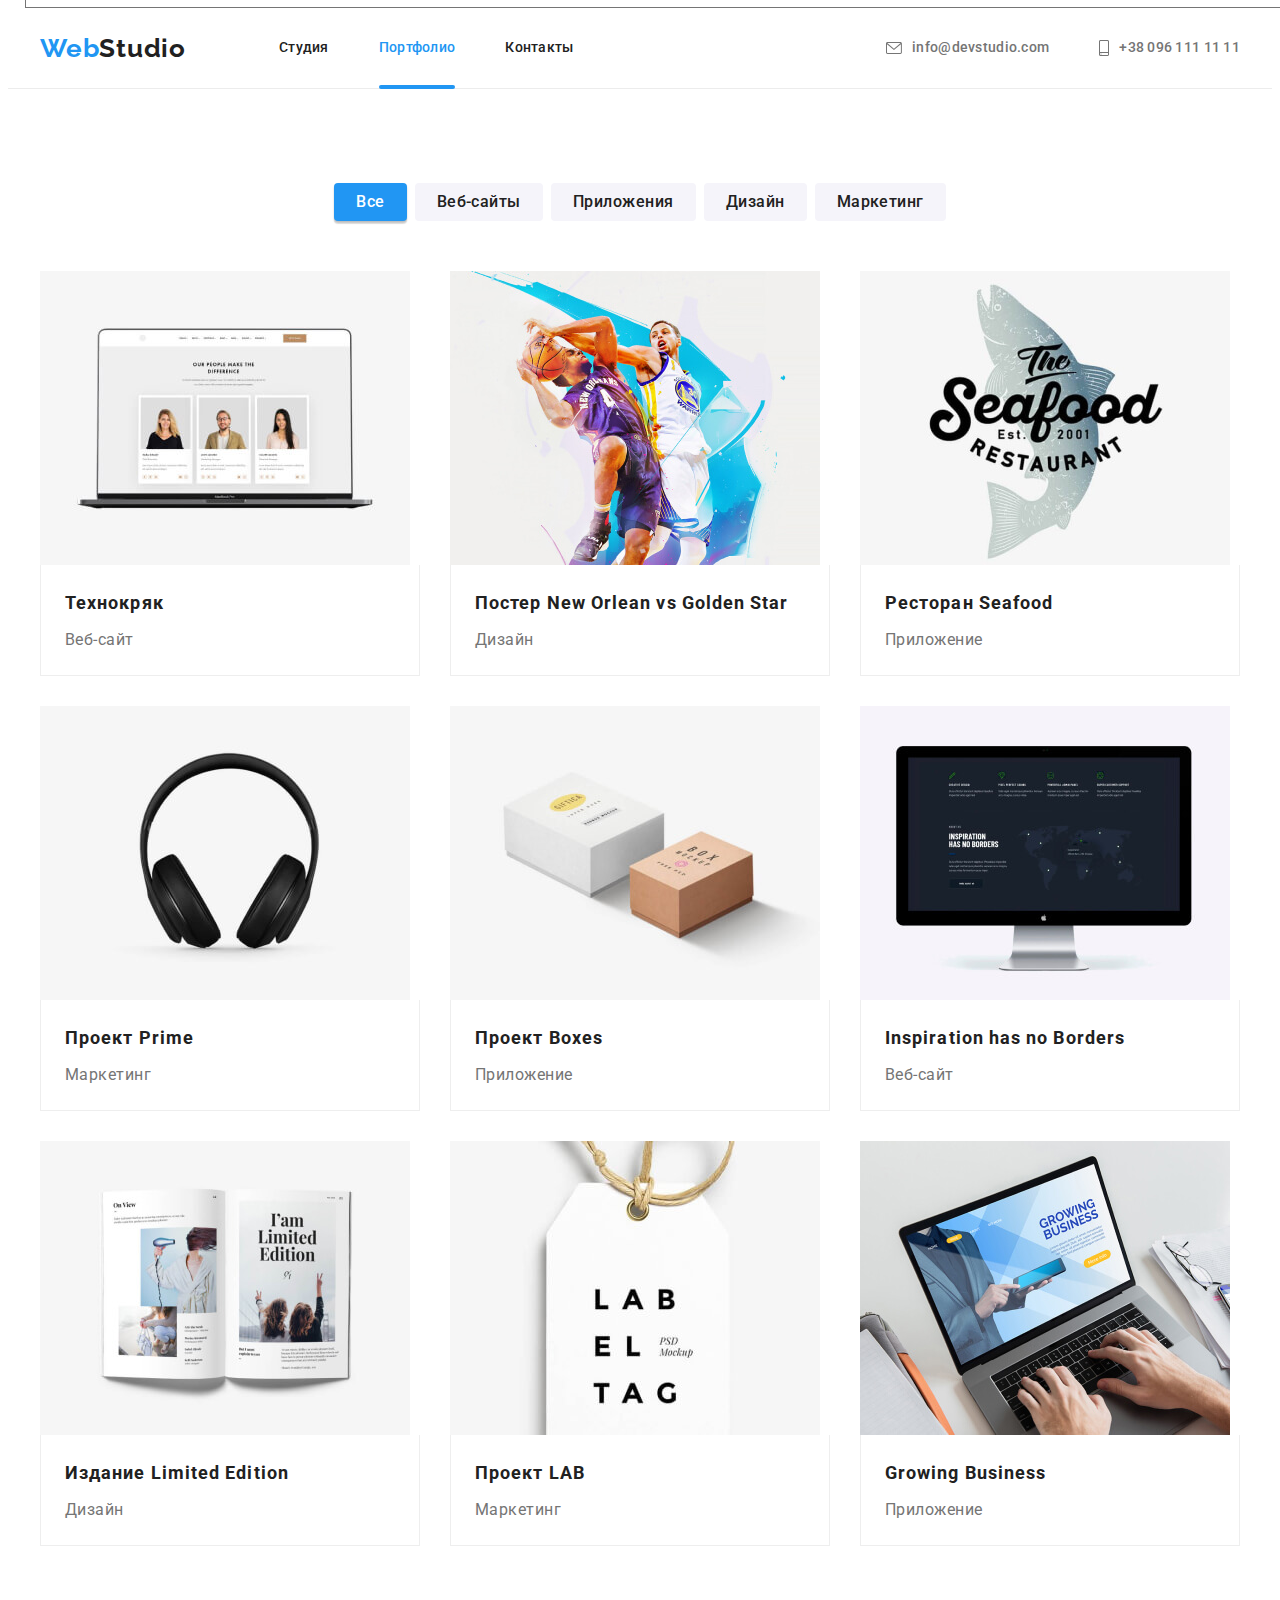
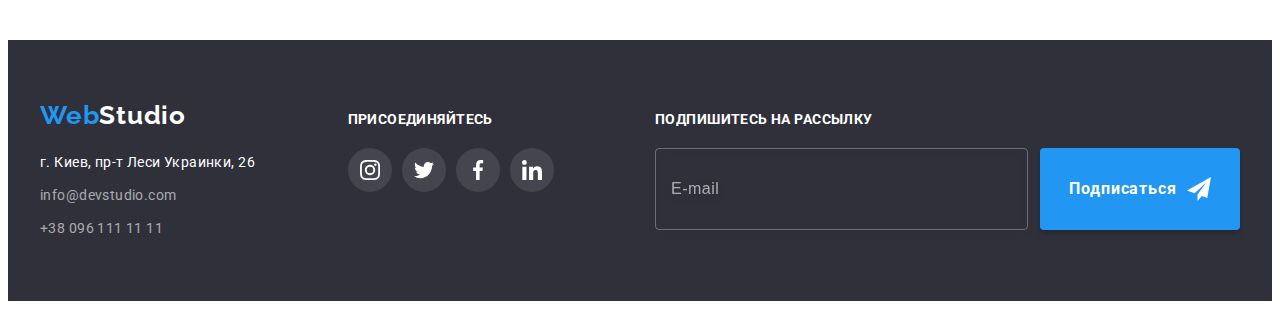
==== commit 66b1bab4: "fix menu naming & footer" ====
--- a/portfolio.html
+++ b/portfolio.html
@@ -80,17 +80,17 @@
             </div>
             <button
               type="button"
-              class="burger-menu__button"
+              class="menu-burger__button"
               aria-label="Переключатель меню сайта"
               data-menu-button
             >
-              <svg class="burger-menu__icon icon" width="40" height="40">
+              <svg class="menu-burger__icon icon" width="40" height="40">
                 <use
-                  class="burger-menu__icon-cross"
+                  class="menu-burger__icon-cross"
                   href="./images/icons.svg#icon-cross"
                 ></use>
                 <use
-                  class="burger-menu__icon-menu"
+                  class="menu-burger__icon-menu"
                   href="./images/icons.svg#icon-menu"
                 ></use>
               </svg>
@@ -223,12 +223,31 @@
                   <article class="portfolio-card">
                     <a href="" class="portfolio-card__link">
                       <div class="portfolio-card__photo-thumb">
-                        <img
-                          src="./images/portfolio/project01.jpg"
-                          alt="Открытый ноутбук с сайтом на экране"
-                          width="370"
-                          class="portfolio-card__photo"
-                        />
+                        <picture>
+                          <source
+                            media="(min-width: 1200px)"
+                            srcset="
+                              ./images/portfolio/portfolio01.jpg    1x,
+                              ./images/portfolio/portfolio01@2x.jpg 2x
+                            "
+                          />
+                          <source
+                            media="(min-width: 768px)"
+                            srcset="
+                              ./images/portfolio/portfolio01-tablet.jpg    1x,
+                              ./images/portfolio/portfolio01-tablet@2x.jpg 2x
+                            "
+                          />
+                          <img
+                            srcset="
+                              ./images/portfolio/portfolio01-mobile.jpg    1x,
+                              ./images/portfolio/portfolio01-mobile@2x.jpg 2x
+                            "
+                            src="../images/portfolio/portfolio01-mobile.jpg"
+                            alt="Открытый ноутбук с сайтом на экране"
+                            class="portfolio-card__photo"
+                          />
+                        </picture>
                         <div class="portfolio-card__overlay">
                           Технокряк это современная площадка распространения
                           коронавируса. Компании используют эту платформу для
@@ -247,12 +266,31 @@
                   <article class="portfolio-card">
                     <a href="" class="portfolio-card__link">
                       <div class="portfolio-card__photo-thumb">
-                        <img
-                          src="./images/portfolio/project02.jpg"
-                          alt="Два баскетболиста с мячом"
-                          width="370"
-                          class="portfolio-card__photo"
-                        />
+                        <picture>
+                          <source
+                            media="(min-width: 1200px)"
+                            srcset="
+                              ./images/portfolio/portfolio02.jpg    1x,
+                              ./images/portfolio/portfolio02@2x.jpg 2x
+                            "
+                          />
+                          <source
+                            media="(min-width: 768px)"
+                            srcset="
+                              ./images/portfolio/portfolio02-tablet.jpg    1x,
+                              ./images/portfolio/portfolio02-tablet@2x.jpg 2x
+                            "
+                          />
+                          <img
+                            srcset="
+                              ./images/portfolio/portfolio02-mobile.jpg    1x,
+                              ./images/portfolio/portfolio02-mobile@2x.jpg 2x
+                            "
+                            src="../images/portfolio/portfolio02-mobile.jpg"
+                            alt="Два баскетболиста с мячом"
+                            class="portfolio-card__photo"
+                          />
+                        </picture>
                         <div class="portfolio-card__overlay">
                           Технокряк это современная площадка распространения
                           коронавируса. Компании используют эту платформу для
@@ -274,12 +312,31 @@
                   <article class="portfolio-card">
                     <a href="" class="portfolio-card__link">
                       <div class="portfolio-card__photo-thumb">
-                        <img
-                          src="./images/portfolio/project03.jpg"
-                          alt="Название ресторана и форель на фоне"
-                          width="370"
-                          class="portfolio-card__photo"
-                        />
+                        <picture>
+                          <source
+                            media="(min-width: 1200px)"
+                            srcset="
+                              ./images/portfolio/portfolio03.jpg    1x,
+                              ./images/portfolio/portfolio03@2x.jpg 2x
+                            "
+                          />
+                          <source
+                            media="(min-width: 768px)"
+                            srcset="
+                              ./images/portfolio/portfolio03-tablet.jpg    1x,
+                              ./images/portfolio/portfolio03-tablet@2x.jpg 2x
+                            "
+                          />
+                          <img
+                            srcset="
+                              ./images/portfolio/portfolio03-mobile.jpg    1x,
+                              ./images/portfolio/portfolio03-mobile@2x.jpg 2x
+                            "
+                            src="../images/portfolio/portfolio03-mobile.jpg"
+                            alt="Название ресторана и форель на фоне"
+                            class="portfolio-card__photo"
+                          />
+                        </picture>
                         <div class="portfolio-card__overlay">
                           Технокряк это современная площадка распространения
                           коронавируса. Компании используют эту платформу для
@@ -298,12 +355,31 @@
                   <article class="portfolio-card">
                     <a href="" class="portfolio-card__link">
                       <div class="portfolio-card__photo-thumb">
-                        <img
-                          src="./images/portfolio/project04.jpg"
-                          alt="Наушники закрытые"
-                          width="370"
-                          class="portfolio-card__photo"
-                        />
+                        <picture>
+                          <source
+                            media="(min-width: 1200px)"
+                            srcset="
+                              ./images/portfolio/portfolio04.jpg    1x,
+                              ./images/portfolio/portfolio04@2x.jpg 2x
+                            "
+                          />
+                          <source
+                            media="(min-width: 768px)"
+                            srcset="
+                              ./images/portfolio/portfolio04-tablet.jpg    1x,
+                              ./images/portfolio/portfolio04-tablet@2x.jpg 2x
+                            "
+                          />
+                          <img
+                            srcset="
+                              ./images/portfolio/portfolio04-mobile.jpg    1x,
+                              ./images/portfolio/portfolio04-mobile@2x.jpg 2x
+                            "
+                            src="../images/portfolio/portfolio04-mobile.jpg"
+                            alt="Наушники закрытые"
+                            class="portfolio-card__photo"
+                          />
+                        </picture>
                         <div class="portfolio-card__overlay">
                           Технокряк это современная площадка распространения
                           коронавируса. Компании используют эту платформу для
@@ -322,12 +398,31 @@
                   <article class="portfolio-card">
                     <a href="" class="portfolio-card__link">
                       <div class="portfolio-card__photo-thumb">
-                        <img
-                          src="./images/portfolio/project05.jpg"
-                          alt="Две коробки"
-                          width="370"
-                          class="portfolio-card__photo"
-                        />
+                        <picture>
+                          <source
+                            media="(min-width: 1200px)"
+                            srcset="
+                              ./images/portfolio/portfolio05.jpg    1x,
+                              ./images/portfolio/portfolio05@2x.jpg 2x
+                            "
+                          />
+                          <source
+                            media="(min-width: 768px)"
+                            srcset="
+                              ./images/portfolio/portfolio05-tablet.jpg    1x,
+                              ./images/portfolio/portfolio05-tablet@2x.jpg 2x
+                            "
+                          />
+                          <img
+                            srcset="
+                              ./images/portfolio/portfolio05-mobile.jpg    1x,
+                              ./images/portfolio/portfolio05-mobile@2x.jpg 2x
+                            "
+                            src="../images/portfolio/portfolio05-mobile.jpg"
+                            alt="Две коробки"
+                            class="portfolio-card__photo"
+                          />
+                        </picture>
                         <div class="portfolio-card__overlay">
                           Технокряк это современная площадка распространения
                           коронавируса. Компании используют эту платформу для
@@ -346,12 +441,31 @@
                   <article class="portfolio-card">
                     <a href="" class="portfolio-card__link">
                       <div class="portfolio-card__photo-thumb">
-                        <img
-                          src="./images/portfolio/project06.jpg"
-                          alt="Монитор Mac"
-                          width="370"
-                          class="portfolio-card__photo"
-                        />
+                        <picture>
+                          <source
+                            media="(min-width: 1200px)"
+                            srcset="
+                              ./images/portfolio/portfolio06.jpg    1x,
+                              ./images/portfolio/portfolio06@2x.jpg 2x
+                            "
+                          />
+                          <source
+                            media="(min-width: 768px)"
+                            srcset="
+                              ./images/portfolio/portfolio06-tablet.jpg    1x,
+                              ./images/portfolio/portfolio06-tablet@2x.jpg 2x
+                            "
+                          />
+                          <img
+                            srcset="
+                              ./images/portfolio/portfolio06-mobile.jpg    1x,
+                              ./images/portfolio/portfolio06-mobile@2x.jpg 2x
+                            "
+                            src="../images/portfolio/portfolio06-mobile.jpg"
+                            alt="Монитор Mac"
+                            class="portfolio-card__photo"
+                          />
+                        </picture>
                         <div class="portfolio-card__overlay">
                           Технокряк это современная площадка распространения
                           коронавируса. Компании используют эту платформу для
@@ -372,12 +486,31 @@
                   <article class="portfolio-card">
                     <a href="" class="portfolio-card__link">
                       <div class="portfolio-card__photo-thumb">
-                        <img
-                          src="./images/portfolio/project07.jpg"
-                          alt="Раскрытый журнал"
-                          width="370"
-                          class="portfolio-card__photo"
-                        />
+                        <picture>
+                          <source
+                            media="(min-width: 1200px)"
+                            srcset="
+                              ./images/portfolio/portfolio07.jpg    1x,
+                              ./images/portfolio/portfolio07@2x.jpg 2x
+                            "
+                          />
+                          <source
+                            media="(min-width: 768px)"
+                            srcset="
+                              ./images/portfolio/portfolio07-tablet.jpg    1x,
+                              ./images/portfolio/portfolio07-tablet@2x.jpg 2x
+                            "
+                          />
+                          <img
+                            srcset="
+                              ./images/portfolio/portfolio07-mobile.jpg    1x,
+                              ./images/portfolio/portfolio07-mobile@2x.jpg 2x
+                            "
+                            src="../images/portfolio/portfolio07-mobile.jpg"
+                            alt="Раскрытый журнал"
+                            class="portfolio-card__photo"
+                          />
+                        </picture>
                         <div class="portfolio-card__overlay">
                           Технокряк это современная площадка распространения
                           коронавируса. Компании используют эту платформу для
@@ -398,12 +531,31 @@
                   <article class="portfolio-card">
                     <a href="" class="portfolio-card__link">
                       <div class="portfolio-card__photo-thumb">
-                        <img
-                          src="./images/portfolio/project08.jpg"
-                          alt="Бирка"
-                          width="370"
-                          class="portfolio-card__photo"
-                        />
+                        <picture>
+                          <source
+                            media="(min-width: 1200px)"
+                            srcset="
+                              ./images/portfolio/portfolio08.jpg    1x,
+                              ./images/portfolio/portfolio08@2x.jpg 2x
+                            "
+                          />
+                          <source
+                            media="(min-width: 768px)"
+                            srcset="
+                              ./images/portfolio/portfolio08-tablet.jpg    1x,
+                              ./images/portfolio/portfolio08-tablet@2x.jpg 2x
+                            "
+                          />
+                          <img
+                            srcset="
+                              ./images/portfolio/portfolio08-mobile.jpg    1x,
+                              ./images/portfolio/portfolio08-mobile@2x.jpg 2x
+                            "
+                            src="../images/portfolio/portfolio08-mobile.jpg"
+                            alt="Бирка"
+                            class="portfolio-card__photo"
+                          />
+                        </picture>
                         <div class="portfolio-card__overlay">
                           Технокряк это современная площадка распространения
                           коронавируса. Компании используют эту платформу для
@@ -422,12 +574,31 @@
                   <article class="portfolio-card">
                     <a href="" class="portfolio-card__link">
                       <div class="portfolio-card__photo-thumb">
-                        <img
-                          src="./images/portfolio/project09.jpg"
-                          alt="Печатают на клавиатуре ноутбука"
-                          width="370"
-                          class="portfolio-card__photo"
-                        />
+                        <picture>
+                          <source
+                            media="(min-width: 1200px)"
+                            srcset="
+                              ./images/portfolio/portfolio09.jpg    1x,
+                              ./images/portfolio/portfolio09@2x.jpg 2x
+                            "
+                          />
+                          <source
+                            media="(min-width: 768px)"
+                            srcset="
+                              ./images/portfolio/portfolio09-tablet.jpg    1x,
+                              ./images/portfolio/portfolio09-tablet@2x.jpg 2x
+                            "
+                          />
+                          <img
+                            srcset="
+                              ./images/portfolio/portfolio09-mobile.jpg    1x,
+                              ./images/portfolio/portfolio09-mobile@2x.jpg 2x
+                            "
+                            src="../images/portfolio/portfolio09-mobile.jpg"
+                            alt="Печатают на клавиатуре ноутбука"
+                            class="portfolio-card__photo"
+                          />
+                        </picture>
                         <div class="portfolio-card__overlay">
                           Технокряк это современная площадка распространения
                           коронавируса. Компании используют эту платформу для
--- a/css/main.min.css
+++ b/css/main.min.css
@@ -1,2 +1,2 @@
-.logo,.logo:visited,.menu-burger__nav-link,.menu-burger__contact-link,.menu-burger__contact-link--accent,.menu-burger__social-link,.menu-link,.page-footer__link{text-decoration:none}.menu-burger__nav,.menu-burger__contacts,.menu-burger__socials,.social,.page-header__site-nav,.page-header__auth-nav,.features__list,.work__list,.team__list,.clients__list,.portfolio__filter-list,.portfolio__cards{list-style:none;margin:0;padding:0}.visually-hidden{position:absolute !important;clip:rect(1px 1px 1px 1px);clip:rect(1px, 1px, 1px, 1px);padding:0 !important;border:0 !important;height:1px !important;width:1px !important;overflow:hidden}body{font-family:"Roboto",sans-serif;color:#757575}body.modal-open{overflow:hidden}img{display:block;max-width:100%;height:auto}p{margin:0;padding:0}a{color:#2196f3}h1,h2,h3,h4,h5,h6{margin:0;padding:0;color:#212121}.page-container{display:-webkit-box;display:-ms-flexbox;display:flex;-webkit-box-orient:vertical;-webkit-box-direction:normal;-ms-flex-direction:column;flex-direction:column;min-height:100vh}.page-container__body{-webkit-box-flex:1;-ms-flex-positive:1;flex-grow:1}.container{padding:0 15px;margin-left:auto;margin-right:auto}@media screen and (min-width: 480px){.container{width:480px}}@media screen and (min-width: 768px){.container{width:768px}}@media screen and (min-width: 1200px){.container{width:1200px}}.icon{fill:currentColor}.section{padding-top:60px;padding-bottom:60px}@media screen and (min-width: 1200px){.section{padding-top:94px;padding-bottom:94px}}.section__title{margin-bottom:30px;font-weight:700;font-size:28px;line-height:1.17;text-align:center;letter-spacing:0.03em}@media screen and (min-width: 1200px){.section__title{margin-bottom:50px;font-size:36px}}.section__subtitle{margin-bottom:10px;font-weight:700;font-size:14px;line-height:1.14;letter-spacing:0.03em;text-transform:uppercase;text-align:center}@media screen and (min-width: 768px){.section__subtitle{text-align:left}}.section__subtitle--inverse{margin-bottom:20px;color:#fff}@media screen and (max-width: 1199px){.section__subtitle--centered{text-align:center}}.logo,.logo:visited{font-family:"Raleway",sans-serif;font-weight:700;font-size:24px;line-height:1.17;letter-spacing:0.03em;color:#212121}@media screen and (min-width: 1200px){.logo,.logo:visited{font-size:26px;line-height:1.19}}.logo__accent{color:#2196f3}.logo--inversion,.logo--inversion:visited{color:#fff}.burger-menu__button{display:-webkit-box;display:-ms-flexbox;display:flex;-webkit-box-pack:center;-ms-flex-pack:center;justify-content:center;-webkit-box-align:center;-ms-flex-align:center;align-items:center;position:relative;z-index:10;width:40px;height:40px;padding:0;border:none;background-color:inherit;color:#000;-webkit-transition:color 250ms cubic-bezier(0.4, 0, 0.2, 1),opacity 250ms cubic-bezier(0.4, 0, 0.2, 1);transition:color 250ms cubic-bezier(0.4, 0, 0.2, 1),opacity 250ms cubic-bezier(0.4, 0, 0.2, 1)}.burger-menu__button:hover,.burger-menu__button:focus{color:#2196f3}.burger-menu__button .burger-menu__icon-cross{display:none}.burger-menu__button.is-open .burger-menu__icon-cross{display:block}.burger-menu__button.is-open .burger-menu__icon-menu{display:none}@media screen and (min-width: 768px){.burger-menu__button{display:none}}.menu-burger__container{position:absolute;z-index:9;top:0;left:0;width:100%;height:100vh;min-height:550px;display:-webkit-box;display:-ms-flexbox;display:flex;-webkit-box-orient:vertical;-webkit-box-direction:normal;-ms-flex-direction:column;flex-direction:column;-webkit-box-pack:justify;-ms-flex-pack:justify;justify-content:space-between;padding:48px 40px;overflow:auto;background-color:#fff;border:1px solid #757575;-webkit-transform:translateY(-100%);transform:translateY(-100%);-webkit-transition:-webkit-transform 250ms cubic-bezier(0.4, 0, 0.2, 1);transition:-webkit-transform 250ms cubic-bezier(0.4, 0, 0.2, 1);transition:transform 250ms cubic-bezier(0.4, 0, 0.2, 1);transition:transform 250ms cubic-bezier(0.4, 0, 0.2, 1), -webkit-transform 250ms cubic-bezier(0.4, 0, 0.2, 1)}@media screen and (max-width: 767px){.menu-burger__container.is-open{-webkit-transform:translateY(0);transform:translateY(0)}}.menu-burger__nav{margin-bottom:64px}.menu-burger__nav-item:not(:last-child),.menu-burger__contact-item:not(:last-child){padding-bottom:32px}.menu-burger__nav-link{font-weight:500;font-size:40px;line-height:1.18;letter-spacing:0.02em;color:#212121;-webkit-transition:color 250ms cubic-bezier(0.4, 0, 0.2, 1);transition:color 250ms cubic-bezier(0.4, 0, 0.2, 1)}.menu-burger__nav-link:hover,.menu-burger__nav-link:focus{color:#2196f3}.menu-burger__nav-link--current{color:#2196f3}.menu-burger__contacts{margin-bottom:64px;margin-top:auto}.menu-burger__contact-link{font-weight:500;font-size:24px;line-height:1.17;letter-spacing:0.02em;color:#757575}.menu-burger__contact-link--accent{font-size:34px;color:#2196f3}.menu-burger__socials{display:-webkit-box;display:-ms-flexbox;display:flex;-webkit-box-align:center;-ms-flex-align:center;align-items:center}@media screen and (max-width: 454px){.menu-burger__socials{-webkit-box-orient:vertical;-webkit-box-direction:normal;-ms-flex-direction:column;flex-direction:column;-webkit-box-align:start;-ms-flex-align:start;align-items:flex-start}}@media screen and (min-width: 455px){.menu-burger__social-item:not(:last-child)::after{content:'';display:inline-block;margin-left:10px;margin-right:10px;height:22px;width:1px;vertical-align:middle;background-color:rgba(33,33,33,0.2)}}.menu-burger__social-link{font-weight:500;font-size:18px;line-height:1.22;letter-spacing:0.02em}.menu-link{display:-webkit-box;display:-ms-flexbox;display:flex;-webkit-box-pack:center;-ms-flex-pack:center;justify-content:center;-webkit-box-align:center;-ms-flex-align:center;align-items:center;padding-top:32px;padding-bottom:32px;font-weight:500;font-size:14px;line-height:1.14;letter-spacing:0.02em;color:#212121;fill:currentColor;-webkit-transition:color 250ms cubic-bezier(0.4, 0, 0.2, 1);transition:color 250ms cubic-bezier(0.4, 0, 0.2, 1)}.menu-link:hover,.menu-link:focus{color:#2196f3}.menu-link--current{color:#2196f3}.menu-link--current::after{position:absolute;bottom:-1px;content:'';display:block;width:100%;height:4px;background:#2196f3;border-radius:2px}.menu-link--shadowed{color:#757575}.menu-link__icon{margin-right:10px}@media screen and (max-width: 1199px){.auth-nav{-webkit-box-orient:vertical;-webkit-box-direction:normal;-ms-flex-direction:column;flex-direction:column}}.auth-nav__list-item{position:relative}@media screen and (min-width: 1200px){.auth-nav__list-item:not(:last-child){margin-right:50px}}@media screen and (max-width: 1199px){.auth-nav__menu-link{padding-top:5px;padding-bottom:5px;font-size:12px;line-height:1.17}}.button{display:-webkit-inline-box;display:-ms-inline-flexbox;display:inline-flex;-webkit-box-pack:center;-ms-flex-pack:center;justify-content:center;-webkit-box-align:center;-ms-flex-align:center;align-items:center;padding-top:10px;padding-bottom:10px;min-width:200px;min-height:50px;font-family:inherit;font-weight:700;font-size:16px;line-height:1.87;letter-spacing:0.06em;border:none;border-radius:4px;cursor:pointer;-webkit-box-shadow:0px 4px 4px rgba(0,0,0,0.15);box-shadow:0px 4px 4px rgba(0,0,0,0.15);color:#fff;background-color:#2196f3;-webkit-transition:background-color 250ms cubic-bezier(0.4, 0, 0.2, 1),color 250ms cubic-bezier(0.4, 0, 0.2, 1);transition:background-color 250ms cubic-bezier(0.4, 0, 0.2, 1),color 250ms cubic-bezier(0.4, 0, 0.2, 1)}.button:hover,.button:focus{color:#212121;background-color:#f5f4fa}.button__icon{fill:currentColor;margin-left:10px}.button--small{min-height:38px;min-width:44px;padding:6px 22px;font-weight:500;line-height:1.63;letter-spacing:0.03em;border:none;-webkit-box-shadow:0px 3px 1px rgba(0,0,0,0.1),0px 1px 2px rgba(0,0,0,0.08),0px 2px 2px rgba(0,0,0,0.12);box-shadow:0px 3px 1px rgba(0,0,0,0.1),0px 1px 2px rgba(0,0,0,0.08),0px 2px 2px rgba(0,0,0,0.12);-webkit-transition:background-color 250ms cubic-bezier(0.4, 0, 0.2, 1),color 250ms cubic-bezier(0.4, 0, 0.2, 1);transition:background-color 250ms cubic-bezier(0.4, 0, 0.2, 1),color 250ms cubic-bezier(0.4, 0, 0.2, 1)}.button--small:hover,.button--small:focus{-webkit-box-shadow:0px 3px 1px rgba(0,0,0,0.1),0px 1px 2px rgba(0,0,0,0.08),0px 2px 2px rgba(0,0,0,0.12);box-shadow:0px 3px 1px rgba(0,0,0,0.1),0px 1px 2px rgba(0,0,0,0.08),0px 2px 2px rgba(0,0,0,0.12)}.button--secondary{color:#212121;background-color:#f5f4fa;-webkit-box-shadow:none;box-shadow:none}.button--secondary:hover,.button--secondary:focus{color:#fff;background-color:#2196f3}.button-close{display:-webkit-inline-box;display:-ms-inline-flexbox;display:inline-flex;-webkit-box-pack:center;-ms-flex-pack:center;justify-content:center;-webkit-box-align:center;-ms-flex-align:center;align-items:center;padding:0;width:30px;height:30px;border:1px solid rgba(0,0,0,0.1);border-radius:50%;background-color:#fff;-webkit-transition:color 250ms cubic-bezier(0.4, 0, 0.2, 1);transition:color 250ms cubic-bezier(0.4, 0, 0.2, 1);-webkit-box-shadow:none;box-shadow:none}.button-close:hover,.button-close:focus{color:#2196f3}.social{display:-webkit-inline-box;display:-ms-inline-flexbox;display:inline-flex}.social__container{display:-webkit-box;display:-ms-flexbox;display:flex;-webkit-box-pack:center;-ms-flex-pack:center;justify-content:center;-webkit-box-align:center;-ms-flex-align:center;align-items:center;width:100%;height:100%;border-radius:50%;-webkit-transition:color 250ms cubic-bezier(0.4, 0, 0.2, 1),background-color 250ms cubic-bezier(0.4, 0, 0.2, 1);transition:color 250ms cubic-bezier(0.4, 0, 0.2, 1),background-color 250ms cubic-bezier(0.4, 0, 0.2, 1);color:#afb1b8;background-color:rgba(0,0,0,0)}.social__container:hover,.social__container:focus{color:#fff;background-color:#2196f3}.social__list-item{width:44px;height:44px}.social__list-item:not(:last-child){margin-right:10px}.social__icon{fill:currentColor}.social__container--gray{color:#fff;background-color:rgba(255,255,255,0.1)}.backdrop{position:fixed;top:0;left:0;width:100%;height:100%;background-color:rgba(0,0,0,0.2);opacity:1;visibility:visible;-webkit-transition:opacity 250ms cubic-bezier(0.4, 0, 0.2, 1),visibility 250ms cubic-bezier(0.4, 0, 0.2, 1);transition:opacity 250ms cubic-bezier(0.4, 0, 0.2, 1),visibility 250ms cubic-bezier(0.4, 0, 0.2, 1)}.backdrop.is-hidden{opacity:0;visibility:hidden;pointer-events:none}.backdrop.is-hidden .modal{-webkit-transform:translate(-50%, -50%) scale(0.9);transform:translate(-50%, -50%) scale(0.9)}.modal{position:relative;z-index:3;overflow:auto;top:50%;left:50%;width:calc(100% - 30px);max-width:528px;max-height:calc(100% - 30px);background-color:#fff;-webkit-box-shadow:0px 1px 3px rgba(0,0,0,0.12),0px 1px 1px rgba(0,0,0,0.14),0px 2px 1px rgba(0,0,0,0.2);box-shadow:0px 1px 3px rgba(0,0,0,0.12),0px 1px 1px rgba(0,0,0,0.14),0px 2px 1px rgba(0,0,0,0.2);border-radius:4px;-webkit-transform:translate(-50%, -50%) scale(1);transform:translate(-50%, -50%) scale(1);-webkit-transition:-webkit-transform 250ms cubic-bezier(0.4, 0, 0.2, 1);transition:-webkit-transform 250ms cubic-bezier(0.4, 0, 0.2, 1);transition:transform 250ms cubic-bezier(0.4, 0, 0.2, 1);transition:transform 250ms cubic-bezier(0.4, 0, 0.2, 1), -webkit-transform 250ms cubic-bezier(0.4, 0, 0.2, 1)}.modal__button-close{position:absolute;z-index:4;top:8px;right:8px}.modal__wrap{padding:40px;text-align:center}.modal__header{margin-bottom:12px;font-weight:bold;font-size:20px;line-height:1.15;text-align:center;letter-spacing:0.03em;color:#212121}.form-field{position:relative;display:-webkit-box;display:-ms-flexbox;display:flex;-webkit-box-orient:vertical;-webkit-box-direction:normal;-ms-flex-direction:column;flex-direction:column;margin-bottom:10px;text-align:left}.form-field__label{margin-bottom:4px;font-size:12px;line-height:1.17;letter-spacing:0.01em}.form-field__input,.form-field__textarea{border:1px solid rgba(33,33,33,0.2);border-radius:4px}.form-field__input::-webkit-input-placeholder,.form-field__textarea::-webkit-input-placeholder{color:rgba(117,117,117,0.5)}.form-field__input:-ms-input-placeholder,.form-field__textarea:-ms-input-placeholder{color:rgba(117,117,117,0.5)}.form-field__input::-ms-input-placeholder,.form-field__textarea::-ms-input-placeholder{color:rgba(117,117,117,0.5)}.form-field__input::placeholder,.form-field__textarea::placeholder{color:rgba(117,117,117,0.5)}.form-field__input:focus,.form-field__textarea:focus{border-color:#2196f3}.form-field__input{height:40px;padding:11px;padding-left:42px}.form-field__textarea{padding:12px 16px;height:120px;resize:none}.form-field__icon{position:absolute;bottom:11px;left:12px;fill:#212121;-webkit-transition:color 250ms cubic-bezier(0.4, 0, 0.2, 1);transition:color 250ms cubic-bezier(0.4, 0, 0.2, 1)}.form-field:focus-within .form-field__icon{fill:#2196f3}.form-field--last{margin-bottom:20px}.form-field__outer-wrap{text-align:left}.form-field-checkbox{position:relative;display:-webkit-inline-box;display:-ms-inline-flexbox;display:inline-flex;-webkit-box-pack:center;-ms-flex-pack:center;justify-content:center;margin-bottom:30px}.form-field-checkbox__input{position:absolute;width:1px;height:1px;margin:-1px;border:0;padding:0;clip:rect(0 0 0 0);overflow:hidden}.form-field-checkbox__icon{display:inline-block;-ms-flex-negative:0;flex-shrink:0;width:16px;height:15px;margin-top:5px;margin-right:8px;border:2px solid #212121;border-radius:2px;fill:#fff}.form-field-checkbox__input:checked+.form-field-checkbox__icon{border-color:transparent;background-color:#2196f3;opacity:1}.form-field-checkbox__label{margin-bottom:0;text-align:left;font-size:14px;line-height:1.71;letter-spacing:0.03em}.subscribe-form{max-width:450px;margin-left:auto;margin-right:auto}@media screen and (min-width: 1200px){.subscribe-form{display:-webkit-box;display:-ms-flexbox;display:flex;max-width:none;width:100%}}.subscribe-form__field-input{height:50px;padding:15px;width:100%;margin-bottom:20px;border:1px solid rgba(255,255,255,0.3);-webkit-filter:drop-shadow(0px 4px 4px rgba(0,0,0,0.15));filter:drop-shadow(0px 4px 4px rgba(0,0,0,0.15));border-radius:4px;color:#fff;background-color:rgba(0,0,0,0)}@media screen and (min-width: 768px){.subscribe-form__field-input{-webkit-box-flex:1;-ms-flex-positive:1;flex-grow:1;margin-right:12px}}@media screen and (min-width: 1200px){.subscribe-form__field-input{margin-bottom:0}}.subscribe-form__field-input::-webkit-input-placeholder{font-size:16px;line-height:1.25;letter-spacing:0.03em;color:rgba(255,255,255,0.6)}.subscribe-form__field-input:-ms-input-placeholder{font-size:16px;line-height:1.25;letter-spacing:0.03em;color:rgba(255,255,255,0.6)}.subscribe-form__field-input::-ms-input-placeholder{font-size:16px;line-height:1.25;letter-spacing:0.03em;color:rgba(255,255,255,0.6)}.subscribe-form__field-input::placeholder{font-size:16px;line-height:1.25;letter-spacing:0.03em;color:rgba(255,255,255,0.6)}.portfolio-card{height:100%}.portfolio-card__link{display:block;-webkit-box-shadow:none;box-shadow:none;-webkit-transition:-webkit-box-shadow 250ms cubic-bezier(0.4, 0, 0.2, 1);transition:-webkit-box-shadow 250ms cubic-bezier(0.4, 0, 0.2, 1);transition:box-shadow 250ms cubic-bezier(0.4, 0, 0.2, 1);transition:box-shadow 250ms cubic-bezier(0.4, 0, 0.2, 1), -webkit-box-shadow 250ms cubic-bezier(0.4, 0, 0.2, 1);color:inherit;text-decoration:none}@media screen and (min-width: 768px){.portfolio-card__link{display:-webkit-box;display:-ms-flexbox;display:flex;-webkit-box-orient:vertical;-webkit-box-direction:normal;-ms-flex-direction:column;flex-direction:column;height:100%}}.portfolio-card__link:hover,.portfolio-card__link:focus{-webkit-box-shadow:0px 1px 1px rgba(0,0,0,0.12),0px 4px 4px rgba(0,0,0,0.06),1px 4px 6px rgba(0,0,0,0.16);box-shadow:0px 1px 1px rgba(0,0,0,0.12),0px 4px 4px rgba(0,0,0,0.06),1px 4px 6px rgba(0,0,0,0.16)}.portfolio-card__photo-thumb{position:relative;z-index:0;overflow:hidden}.portfolio-card__overlay{position:absolute;z-index:1;top:1px;left:0;display:-webkit-box;display:-ms-flexbox;display:flex;-webkit-box-align:center;-ms-flex-align:center;align-items:center;padding:24px;width:100%;height:100%;font-size:18px;line-height:1.56;letter-spacing:0.03em;color:#fff;background-color:rgba(33,150,243,0.9);-webkit-transform:translateY(100%);transform:translateY(100%);-webkit-transition:-webkit-transform 250ms cubic-bezier(0.4, 0, 0.2, 1);transition:-webkit-transform 250ms cubic-bezier(0.4, 0, 0.2, 1);transition:transform 250ms cubic-bezier(0.4, 0, 0.2, 1);transition:transform 250ms cubic-bezier(0.4, 0, 0.2, 1), -webkit-transform 250ms cubic-bezier(0.4, 0, 0.2, 1)}.portfolio-card__link:hover .portfolio-card__overlay,.portfolio-card__link:focus .portfolio-card__overlay{-webkit-transform:translateY(0);transform:translateY(0)}.portfolio-card__photo{max-width:100%;height:auto}.portfolio-card__wrap{padding:20px 24px;border:1px solid #eeeeee;border-top:none}@media screen and (min-width: 768px){.portfolio-card__wrap{-webkit-box-flex:1;-ms-flex-positive:1;flex-grow:1}}.portfolio-card__title{margin-bottom:4px;font-weight:700;font-size:18px;line-height:2;letter-spacing:0.06em}.portfolio-card__descr{font-size:16px;line-height:1.88;letter-spacing:0.03em}.page-header{border-bottom:1px solid #ececec}.page-header__container{position:relative;z-index:0}@media screen and (min-width: 768px){.page-header__logo{margin-right:88px}}@media screen and (min-width: 1200px){.page-header__logo{margin-right:93px}}.page-header__wrap{display:-webkit-box;display:-ms-flexbox;display:flex;-webkit-box-align:center;-ms-flex-align:center;align-items:center;-webkit-box-pack:justify;-ms-flex-pack:justify;justify-content:space-between}@media screen and (max-width: 767px){.page-header__wrap{padding-top:16px;padding-bottom:16px}}.page-header__menu-wrap{display:-webkit-box;display:-ms-flexbox;display:flex;-webkit-box-align:center;-ms-flex-align:center;align-items:center;-webkit-box-pack:justify;-ms-flex-pack:justify;justify-content:space-between;-webkit-box-flex:1;-ms-flex-positive:1;flex-grow:1}@media screen and (max-width: 767px){.page-header__menu-wrap{display:none}}.page-header__inner-wrap-nav{display:-webkit-box;display:-ms-flexbox;display:flex;-webkit-box-pack:center;-ms-flex-pack:center;justify-content:center;-webkit-box-align:center;-ms-flex-align:center;align-items:center}.page-header__site-nav,.page-header__auth-nav{display:-webkit-box;display:-ms-flexbox;display:flex}.page-header__auth-nav{margin-left:auto}.page-header__list-item{position:relative}.page-header__list-item:not(:last-child){margin-right:50px}.hero{display:-webkit-box;display:-ms-flexbox;display:flex;-webkit-box-pack:center;-ms-flex-pack:center;justify-content:center;-webkit-box-align:center;-ms-flex-align:center;align-items:center;height:400px}@media screen and (min-width: 1200px){.hero{height:600px}}.hero--overlay{margin-left:auto;margin-right:auto;background-color:#2f303a;background-repeat:no-repeat;background-position:center;background-size:cover;text-align:center;background-image:-webkit-gradient(linear, left top, left bottom, from(rgba(47,48,58,0.4)), to(rgba(47,48,58,0.4))),url("../images/hero.jpg");background-image:linear-gradient(rgba(47,48,58,0.4), rgba(47,48,58,0.4)),url("../images/hero.jpg")}@media screen and (min-width: 1200px){.hero--overlay{max-width:1600px}}.hero__inner-wrap{max-width:360px;margin-left:auto;margin-right:auto}@media screen and (min-width: 1200px){.hero__inner-wrap{max-width:700px}}.hero__title{font-weight:900;font-size:26px;line-height:1.62;letter-spacing:0.06em;text-transform:uppercase;color:#fff;margin-bottom:30px}@media screen and (min-width: 1200px){.hero__title{font-size:44px;line-height:1.36}}@media screen and (min-width: 768px){.features__list{display:-webkit-box;display:-ms-flexbox;display:flex;-ms-flex-wrap:wrap;flex-wrap:wrap;margin:-15px}}@media screen and (max-width: 767px){.features__list-item:not(:last-child){margin-bottom:30px}}@media screen and (min-width: 768px){.features__list-item{margin:15px;-ms-flex-preferred-size:calc((100% - 2 * 30px) / 2);flex-basis:calc((100% - 2 * 30px) / 2)}}@media screen and (min-width: 1200px){.features__list-item{-ms-flex-preferred-size:calc((100% - 4 * 30px) / 4);flex-basis:calc((100% - 4 * 30px) / 4)}}.features__item-wrapper{display:-webkit-box;display:-ms-flexbox;display:flex;-webkit-box-pack:center;-ms-flex-pack:center;justify-content:center;-webkit-box-align:center;-ms-flex-align:center;align-items:center;height:120px;margin-bottom:30px;color:#212121;background-color:#f5f4fa;border-radius:4px}.features__text{font-size:14px;line-height:1.71;letter-spacing:0.03em}.work{padding-top:0}@media screen and (max-width: 1199px){.work{display:none}}.work__list{display:-webkit-box;display:-ms-flexbox;display:flex;-ms-flex-wrap:wrap;flex-wrap:wrap;margin:-15px}.work__item{margin:15px;-ms-flex-preferred-size:calc((100% - 3 * 30px) / 3);flex-basis:calc((100% - 3 * 30px) / 3);position:relative}.work__title{position:absolute;bottom:0;left:0;width:100%;padding-top:27px;padding-bottom:27px;margin-bottom:0;text-align:center;color:#fff;background-color:rgba(47,48,58,0.8)}.team{background-color:#f5f4fa}@media screen and (min-width: 768px){.team__list{display:-webkit-box;display:-ms-flexbox;display:flex;-ms-flex-wrap:wrap;flex-wrap:wrap;margin:-15px}}.team__list-item{overflow:hidden;-webkit-box-shadow:0px 1px 3px rgba(0,0,0,0.12),0px 1px 1px rgba(0,0,0,0.14),0px 2px 1px rgba(0,0,0,0.2);box-shadow:0px 1px 3px rgba(0,0,0,0.12),0px 1px 1px rgba(0,0,0,0.14),0px 2px 1px rgba(0,0,0,0.2);border-radius:0px 0px 4px 4px;background-color:#fff}@media screen and (max-width: 767px){.team__list-item:not(:last-child){margin-bottom:30px}}@media screen and (min-width: 768px){.team__list-item{margin:15px;-ms-flex-preferred-size:calc((100% - 2 * 30px) / 2);flex-basis:calc((100% - 2 * 30px) / 2)}}@media screen and (min-width: 1200px){.team__list-item{-ms-flex-preferred-size:calc((100% - 4 * 30px) / 4);flex-basis:calc((100% - 4 * 30px) / 4)}}.team__wrap{padding:30px 15px 24px;text-align:center}@media screen and (min-width: 1200px){.team__wrap{padding-bottom:30px}}.team__subtitle,.team__descr{font-size:16px;line-height:1.19;letter-spacing:0.03em}.team__subtitle{margin-bottom:10px;font-weight:500}.team__descr{margin-bottom:16px}.clients__list{display:-webkit-box;display:-ms-flexbox;display:flex;-ms-flex-wrap:wrap;flex-wrap:wrap;margin:-15px}.clients__list-item{margin:15px;height:90px;-ms-flex-preferred-size:calc((100% - 2 * 30px) / 2);flex-basis:calc((100% - 2 * 30px) / 2)}@media screen and (min-width: 768px){.clients__list-item{-ms-flex-preferred-size:calc((100% - 3 * 30px) / 3);flex-basis:calc((100% - 3 * 30px) / 3)}}@media screen and (min-width: 1200px){.clients__list-item{-ms-flex-preferred-size:calc((100% - 6 * 30px) / 6);flex-basis:calc((100% - 6 * 30px) / 6)}}.clients__item{display:-webkit-box;display:-ms-flexbox;display:flex;-webkit-box-pack:center;-ms-flex-pack:center;justify-content:center;-webkit-box-align:center;-ms-flex-align:center;align-items:center;width:100%;height:100%;border:1px solid #afb1b8;border-radius:4px;color:#afb1b8;-webkit-transition:color 250ms cubic-bezier(0.4, 0, 0.2, 1),border-color 250ms cubic-bezier(0.4, 0, 0.2, 1);transition:color 250ms cubic-bezier(0.4, 0, 0.2, 1),border-color 250ms cubic-bezier(0.4, 0, 0.2, 1)}.clients__item:hover,.clients__item:focus{color:#2196f3;border-color:#2196f3}.page-footer{padding-top:60px;padding-bottom:60px;background-color:#2f303a}.page-footer__container{text-align:center}@media screen and (min-width: 768px){.page-footer__container{display:-webkit-box;display:-ms-flexbox;display:flex;-ms-flex-wrap:wrap;flex-wrap:wrap;margin:-15px;-webkit-box-align:baseline;-ms-flex-align:baseline;align-items:baseline}}@media screen and (max-width: 1199px){.page-footer__inner-wrap:not(:last-child){margin-bottom:60px}}@media screen and (min-width: 768px){.page-footer__inner-wrap{margin:15px;-ms-flex-preferred-size:calc((100% - 2 * 30px) / 2);flex-basis:calc((100% - 2 * 30px) / 2)}}@media screen and (min-width: 1200px){.page-footer__inner-wrap{-ms-flex-preferred-size:calc((100% - 4 * 30px) / 4);flex-basis:calc((100% - 4 * 30px) / 4)}}.page-footer__logo{display:block;margin-bottom:20px}.page-footer__address{display:-webkit-box;display:-ms-flexbox;display:flex;-webkit-box-orient:vertical;-webkit-box-direction:normal;-ms-flex-direction:column;flex-direction:column;font-style:inherit}.page-footer__text,.page-footer__link{font-size:14px;line-height:1.71;letter-spacing:0.03em;color:#fff}.page-footer__link{margin-top:9px;color:rgba(255,255,255,0.6);-webkit-transition:color 250ms cubic-bezier(0.4, 0, 0.2, 1);transition:color 250ms cubic-bezier(0.4, 0, 0.2, 1)}.page-footer__link:hover,.page-footer__link:focus{color:#2196f3}.page-footer__form-container{-webkit-box-flex:2;-ms-flex-positive:2;flex-grow:2}@media screen and (max-width: 1199px){.page-footer__form-container{margin-top:0;margin-bottom:15px}}@media screen and (max-width: 767px){.page-footer__form-container{margin-bottom:0}}.portfolio__filter-list{display:-webkit-box;display:-ms-flexbox;display:flex;-ms-flex-wrap:wrap;flex-wrap:wrap;margin-bottom:25px}@media screen and (min-width: 768px){.portfolio__filter-list{-webkit-box-pack:center;-ms-flex-pack:center;justify-content:center;margin-bottom:15px}}@media screen and (min-width: 1200px){.portfolio__filter-list{margin-bottom:35px}}.portfolio__filter-item{margin-bottom:15px}.portfolio__filter-item:not(:last-child){margin-right:8px}@media screen and (min-width: 768px){.portfolio__cards{display:-webkit-box;display:-ms-flexbox;display:flex;-ms-flex-wrap:wrap;flex-wrap:wrap;margin:-15px}}@media screen and (max-width: 767px){.portfolio__cards-item:not(:last-child){margin-bottom:30px}}@media screen and (min-width: 768px){.portfolio__cards-item{margin:15px;-ms-flex-preferred-size:calc((100% - 2 * 30px) / 2);flex-basis:calc((100% - 2 * 30px) / 2)}}@media screen and (min-width: 1200px){.portfolio__cards-item{-ms-flex-preferred-size:calc((100% - 3 * 30px) / 3);flex-basis:calc((100% - 3 * 30px) / 3)}}
+.logo,.logo:visited,.menu-burger__nav-link,.menu-burger__contact-link,.menu-burger__contact-link--accent,.menu-burger__social-link,.menu-link,.page-footer__link{text-decoration:none}.menu-burger__nav,.menu-burger__contacts,.menu-burger__socials,.social,.page-header__site-nav,.page-header__auth-nav,.features__list,.work__list,.team__list,.clients__list,.portfolio__filter-list,.portfolio__cards{list-style:none;margin:0;padding:0}.visually-hidden{position:absolute !important;clip:rect(1px 1px 1px 1px);clip:rect(1px, 1px, 1px, 1px);padding:0 !important;border:0 !important;height:1px !important;width:1px !important;overflow:hidden}body{font-family:"Roboto",sans-serif;color:#757575}body.modal-open{overflow:hidden}img{display:block;max-width:100%;height:auto}p{margin:0;padding:0}a{color:#2196f3}h1,h2,h3,h4,h5,h6{margin:0;padding:0;color:#212121}.page-container{display:-webkit-box;display:-ms-flexbox;display:flex;-webkit-box-orient:vertical;-webkit-box-direction:normal;-ms-flex-direction:column;flex-direction:column;min-height:100vh}.page-container__body{-webkit-box-flex:1;-ms-flex-positive:1;flex-grow:1;position:relative;z-index:0}.container{padding:0 15px;margin-left:auto;margin-right:auto}@media screen and (min-width: 480px){.container{width:480px}}@media screen and (min-width: 768px){.container{width:768px}}@media screen and (min-width: 1200px){.container{width:1200px}}.icon{fill:currentColor}.section{padding-top:60px;padding-bottom:60px}@media screen and (min-width: 1200px){.section{padding-top:94px;padding-bottom:94px}}.section__title{margin-bottom:30px;font-weight:700;font-size:28px;line-height:1.17;text-align:center;letter-spacing:0.03em}@media screen and (min-width: 1200px){.section__title{margin-bottom:50px;font-size:36px}}.section__subtitle{margin-bottom:10px;font-weight:700;font-size:14px;line-height:1.14;letter-spacing:0.03em;text-transform:uppercase;text-align:center}@media screen and (min-width: 768px){.section__subtitle{text-align:left}}.section__subtitle--inverse{margin-bottom:20px;color:#fff}@media screen and (max-width: 1199px){.section__subtitle--centered{text-align:center}}.logo,.logo:visited{font-family:"Raleway",sans-serif;font-weight:700;font-size:24px;line-height:1.17;letter-spacing:0.03em;color:#212121}@media screen and (min-width: 1200px){.logo,.logo:visited{font-size:26px;line-height:1.19}}.logo__accent{color:#2196f3}.logo--inversion,.logo--inversion:visited{color:#fff}.menu-burger__button{display:-webkit-box;display:-ms-flexbox;display:flex;-webkit-box-pack:center;-ms-flex-pack:center;justify-content:center;-webkit-box-align:center;-ms-flex-align:center;align-items:center;position:relative;z-index:10;width:40px;height:40px;padding:0;border:none;background-color:inherit;color:#000;-webkit-transition:color 250ms cubic-bezier(0.4, 0, 0.2, 1),opacity 250ms cubic-bezier(0.4, 0, 0.2, 1);transition:color 250ms cubic-bezier(0.4, 0, 0.2, 1),opacity 250ms cubic-bezier(0.4, 0, 0.2, 1)}.menu-burger__button:hover,.menu-burger__button:focus{color:#2196f3}.menu-burger__button .menu-burger__icon-cross{display:none}.menu-burger__button.is-open .menu-burger__icon-cross{display:block}.menu-burger__button.is-open .menu-burger__icon-menu{display:none}@media screen and (min-width: 768px){.menu-burger__button{display:none}}.menu-burger__container{position:absolute;z-index:9;top:0;left:0;width:100%;height:100vh;min-height:550px;display:-webkit-box;display:-ms-flexbox;display:flex;-webkit-box-orient:vertical;-webkit-box-direction:normal;-ms-flex-direction:column;flex-direction:column;-webkit-box-pack:justify;-ms-flex-pack:justify;justify-content:space-between;padding:48px 40px;overflow:auto;background-color:#fff;border:1px solid #757575;-webkit-transform:translateY(-100%);transform:translateY(-100%);-webkit-transition:-webkit-transform 250ms cubic-bezier(0.4, 0, 0.2, 1);transition:-webkit-transform 250ms cubic-bezier(0.4, 0, 0.2, 1);transition:transform 250ms cubic-bezier(0.4, 0, 0.2, 1);transition:transform 250ms cubic-bezier(0.4, 0, 0.2, 1), -webkit-transform 250ms cubic-bezier(0.4, 0, 0.2, 1)}@media screen and (max-width: 767px){.menu-burger__container.is-open{-webkit-transform:translateY(0);transform:translateY(0)}}.menu-burger__nav{margin-bottom:64px}.menu-burger__nav-item:not(:last-child),.menu-burger__contact-item:not(:last-child){padding-bottom:32px}.menu-burger__nav-link{font-weight:500;font-size:40px;line-height:1.18;letter-spacing:0.02em;color:#212121;-webkit-transition:color 250ms cubic-bezier(0.4, 0, 0.2, 1);transition:color 250ms cubic-bezier(0.4, 0, 0.2, 1)}.menu-burger__nav-link:hover,.menu-burger__nav-link:focus{color:#2196f3}.menu-burger__nav-link--current{color:#2196f3}.menu-burger__contacts{margin-bottom:64px;margin-top:auto}.menu-burger__contact-link{font-weight:500;font-size:24px;line-height:1.17;letter-spacing:0.02em;color:#757575}.menu-burger__contact-link--accent{font-size:34px;color:#2196f3}@media screen and (max-width: 378px){.menu-burger__contact-link--small{font-size:26px}}.menu-burger__socials{display:-webkit-box;display:-ms-flexbox;display:flex;-webkit-box-align:center;-ms-flex-align:center;align-items:center}@media screen and (max-width: 454px){.menu-burger__socials{-webkit-box-orient:vertical;-webkit-box-direction:normal;-ms-flex-direction:column;flex-direction:column;-webkit-box-align:start;-ms-flex-align:start;align-items:flex-start}}@media screen and (min-width: 455px){.menu-burger__social-item:not(:last-child)::after{content:'';display:inline-block;margin-left:10px;margin-right:10px;height:22px;width:1px;vertical-align:middle;background-color:rgba(33,33,33,0.2)}}.menu-burger__social-link{font-weight:500;font-size:18px;line-height:1.22;letter-spacing:0.02em}.menu-link{display:-webkit-box;display:-ms-flexbox;display:flex;-webkit-box-pack:center;-ms-flex-pack:center;justify-content:center;-webkit-box-align:center;-ms-flex-align:center;align-items:center;padding-top:32px;padding-bottom:32px;font-weight:500;font-size:14px;line-height:1.14;letter-spacing:0.02em;color:#212121;fill:currentColor;-webkit-transition:color 250ms cubic-bezier(0.4, 0, 0.2, 1);transition:color 250ms cubic-bezier(0.4, 0, 0.2, 1)}.menu-link:hover,.menu-link:focus{color:#2196f3}.menu-link--current{color:#2196f3}.menu-link--current::after{position:absolute;bottom:-1px;content:'';display:block;width:100%;height:4px;background:#2196f3;border-radius:2px}.menu-link--shadowed{color:#757575}.menu-link__icon{margin-right:10px}@media screen and (max-width: 1199px){.auth-nav{-webkit-box-orient:vertical;-webkit-box-direction:normal;-ms-flex-direction:column;flex-direction:column}}.auth-nav__list-item{position:relative}@media screen and (min-width: 1200px){.auth-nav__list-item:not(:last-child){margin-right:50px}}@media screen and (max-width: 1199px){.auth-nav__menu-link{padding-top:5px;padding-bottom:5px;font-size:12px;line-height:1.17}}.button{display:-webkit-inline-box;display:-ms-inline-flexbox;display:inline-flex;-webkit-box-pack:center;-ms-flex-pack:center;justify-content:center;-webkit-box-align:center;-ms-flex-align:center;align-items:center;padding-top:10px;padding-bottom:10px;min-width:200px;min-height:50px;font-family:inherit;font-weight:700;font-size:16px;line-height:1.87;letter-spacing:0.06em;border:none;border-radius:4px;cursor:pointer;-webkit-box-shadow:0px 4px 4px rgba(0,0,0,0.15);box-shadow:0px 4px 4px rgba(0,0,0,0.15);color:#fff;background-color:#2196f3;-webkit-transition:background-color 250ms cubic-bezier(0.4, 0, 0.2, 1),color 250ms cubic-bezier(0.4, 0, 0.2, 1);transition:background-color 250ms cubic-bezier(0.4, 0, 0.2, 1),color 250ms cubic-bezier(0.4, 0, 0.2, 1)}.button:hover,.button:focus{color:#212121;background-color:#f5f4fa}.button__icon{fill:currentColor;margin-left:10px}.button--small{min-height:38px;min-width:44px;padding:6px 22px;font-weight:500;line-height:1.63;letter-spacing:0.03em;border:none;-webkit-box-shadow:0px 3px 1px rgba(0,0,0,0.1),0px 1px 2px rgba(0,0,0,0.08),0px 2px 2px rgba(0,0,0,0.12);box-shadow:0px 3px 1px rgba(0,0,0,0.1),0px 1px 2px rgba(0,0,0,0.08),0px 2px 2px rgba(0,0,0,0.12);-webkit-transition:background-color 250ms cubic-bezier(0.4, 0, 0.2, 1),color 250ms cubic-bezier(0.4, 0, 0.2, 1);transition:background-color 250ms cubic-bezier(0.4, 0, 0.2, 1),color 250ms cubic-bezier(0.4, 0, 0.2, 1)}.button--small:hover,.button--small:focus{-webkit-box-shadow:0px 3px 1px rgba(0,0,0,0.1),0px 1px 2px rgba(0,0,0,0.08),0px 2px 2px rgba(0,0,0,0.12);box-shadow:0px 3px 1px rgba(0,0,0,0.1),0px 1px 2px rgba(0,0,0,0.08),0px 2px 2px rgba(0,0,0,0.12)}.button--secondary{color:#212121;background-color:#f5f4fa;-webkit-box-shadow:none;box-shadow:none}.button--secondary:hover,.button--secondary:focus{color:#fff;background-color:#2196f3}.button-close{display:-webkit-inline-box;display:-ms-inline-flexbox;display:inline-flex;-webkit-box-pack:center;-ms-flex-pack:center;justify-content:center;-webkit-box-align:center;-ms-flex-align:center;align-items:center;padding:0;width:30px;height:30px;border:1px solid rgba(0,0,0,0.1);border-radius:50%;background-color:#fff;-webkit-transition:color 250ms cubic-bezier(0.4, 0, 0.2, 1);transition:color 250ms cubic-bezier(0.4, 0, 0.2, 1);-webkit-box-shadow:none;box-shadow:none}.button-close:hover,.button-close:focus{color:#2196f3}.social{display:-webkit-inline-box;display:-ms-inline-flexbox;display:inline-flex}.social__container{display:-webkit-box;display:-ms-flexbox;display:flex;-webkit-box-pack:center;-ms-flex-pack:center;justify-content:center;-webkit-box-align:center;-ms-flex-align:center;align-items:center;width:100%;height:100%;border-radius:50%;-webkit-transition:color 250ms cubic-bezier(0.4, 0, 0.2, 1),background-color 250ms cubic-bezier(0.4, 0, 0.2, 1);transition:color 250ms cubic-bezier(0.4, 0, 0.2, 1),background-color 250ms cubic-bezier(0.4, 0, 0.2, 1);color:#afb1b8;background-color:rgba(0,0,0,0)}.social__container:hover,.social__container:focus{color:#fff;background-color:#2196f3}.social__list-item{width:44px;height:44px}.social__list-item:not(:last-child){margin-right:10px}.social__icon{fill:currentColor}.social__container--gray{color:#fff;background-color:rgba(255,255,255,0.1)}.backdrop{position:fixed;top:0;left:0;width:100%;height:100%;background-color:rgba(0,0,0,0.2);opacity:1;visibility:visible;-webkit-transition:opacity 250ms cubic-bezier(0.4, 0, 0.2, 1),visibility 250ms cubic-bezier(0.4, 0, 0.2, 1);transition:opacity 250ms cubic-bezier(0.4, 0, 0.2, 1),visibility 250ms cubic-bezier(0.4, 0, 0.2, 1)}.backdrop.is-hidden{opacity:0;visibility:hidden;pointer-events:none}.backdrop.is-hidden .modal{-webkit-transform:translate(-50%, -50%) scale(0.9);transform:translate(-50%, -50%) scale(0.9)}.modal{position:relative;z-index:3;overflow:auto;top:50%;left:50%;width:calc(100% - 30px);max-width:528px;max-height:calc(100% - 30px);background-color:#fff;-webkit-box-shadow:0px 1px 3px rgba(0,0,0,0.12),0px 1px 1px rgba(0,0,0,0.14),0px 2px 1px rgba(0,0,0,0.2);box-shadow:0px 1px 3px rgba(0,0,0,0.12),0px 1px 1px rgba(0,0,0,0.14),0px 2px 1px rgba(0,0,0,0.2);border-radius:4px;-webkit-transform:translate(-50%, -50%) scale(1);transform:translate(-50%, -50%) scale(1);-webkit-transition:-webkit-transform 250ms cubic-bezier(0.4, 0, 0.2, 1);transition:-webkit-transform 250ms cubic-bezier(0.4, 0, 0.2, 1);transition:transform 250ms cubic-bezier(0.4, 0, 0.2, 1);transition:transform 250ms cubic-bezier(0.4, 0, 0.2, 1), -webkit-transform 250ms cubic-bezier(0.4, 0, 0.2, 1)}.modal__button-close{position:absolute;z-index:4;top:8px;right:8px}.modal__wrap{padding:40px;text-align:center}.modal__header{margin-bottom:12px;font-weight:bold;font-size:20px;line-height:1.15;text-align:center;letter-spacing:0.03em;color:#212121}.form-field{position:relative;display:-webkit-box;display:-ms-flexbox;display:flex;-webkit-box-orient:vertical;-webkit-box-direction:normal;-ms-flex-direction:column;flex-direction:column;margin-bottom:10px;text-align:left}.form-field__label{margin-bottom:4px;font-size:12px;line-height:1.17;letter-spacing:0.01em}.form-field__input,.form-field__textarea{border:1px solid rgba(33,33,33,0.2);border-radius:4px}.form-field__input::-webkit-input-placeholder,.form-field__textarea::-webkit-input-placeholder{color:rgba(117,117,117,0.5)}.form-field__input:-ms-input-placeholder,.form-field__textarea:-ms-input-placeholder{color:rgba(117,117,117,0.5)}.form-field__input::-ms-input-placeholder,.form-field__textarea::-ms-input-placeholder{color:rgba(117,117,117,0.5)}.form-field__input::placeholder,.form-field__textarea::placeholder{color:rgba(117,117,117,0.5)}.form-field__input:focus,.form-field__textarea:focus{border-color:#2196f3}.form-field__input{height:40px;padding:11px;padding-left:42px}.form-field__textarea{padding:12px 16px;height:120px;resize:none}.form-field__icon{position:absolute;bottom:11px;left:12px;fill:#212121;-webkit-transition:color 250ms cubic-bezier(0.4, 0, 0.2, 1);transition:color 250ms cubic-bezier(0.4, 0, 0.2, 1)}.form-field:focus-within .form-field__icon{fill:#2196f3}.form-field--last{margin-bottom:20px}.form-field__outer-wrap{text-align:left}.form-field-checkbox{position:relative;display:-webkit-inline-box;display:-ms-inline-flexbox;display:inline-flex;-webkit-box-pack:center;-ms-flex-pack:center;justify-content:center;margin-bottom:30px}.form-field-checkbox__input{position:absolute;width:1px;height:1px;margin:-1px;border:0;padding:0;clip:rect(0 0 0 0);overflow:hidden}.form-field-checkbox__icon{display:inline-block;-ms-flex-negative:0;flex-shrink:0;width:16px;height:15px;margin-top:5px;margin-right:8px;border:2px solid #212121;border-radius:2px;fill:#fff}.form-field-checkbox__input:checked+.form-field-checkbox__icon{border-color:transparent;background-color:#2196f3;opacity:1}.form-field-checkbox__label{margin-bottom:0;text-align:left;font-size:14px;line-height:1.71;letter-spacing:0.03em}.subscribe-form{max-width:450px;margin-left:auto;margin-right:auto}@media screen and (min-width: 1200px){.subscribe-form{display:-webkit-box;display:-ms-flexbox;display:flex;max-width:none;width:100%}}.subscribe-form__field-input{height:50px;padding:15px;width:100%;margin-bottom:20px;border:1px solid rgba(255,255,255,0.3);-webkit-filter:drop-shadow(0px 4px 4px rgba(0,0,0,0.15));filter:drop-shadow(0px 4px 4px rgba(0,0,0,0.15));border-radius:4px;color:#fff;background-color:rgba(0,0,0,0)}@media screen and (min-width: 768px){.subscribe-form__field-input{-webkit-box-flex:1;-ms-flex-positive:1;flex-grow:1;margin-right:12px}}@media screen and (min-width: 1200px){.subscribe-form__field-input{margin-bottom:0}}.subscribe-form__field-input::-webkit-input-placeholder{font-size:16px;line-height:1.25;letter-spacing:0.03em;color:rgba(255,255,255,0.6)}.subscribe-form__field-input:-ms-input-placeholder{font-size:16px;line-height:1.25;letter-spacing:0.03em;color:rgba(255,255,255,0.6)}.subscribe-form__field-input::-ms-input-placeholder{font-size:16px;line-height:1.25;letter-spacing:0.03em;color:rgba(255,255,255,0.6)}.subscribe-form__field-input::placeholder{font-size:16px;line-height:1.25;letter-spacing:0.03em;color:rgba(255,255,255,0.6)}.portfolio-card{height:100%}.portfolio-card__link{display:block;-webkit-box-shadow:none;box-shadow:none;-webkit-transition:-webkit-box-shadow 250ms cubic-bezier(0.4, 0, 0.2, 1);transition:-webkit-box-shadow 250ms cubic-bezier(0.4, 0, 0.2, 1);transition:box-shadow 250ms cubic-bezier(0.4, 0, 0.2, 1);transition:box-shadow 250ms cubic-bezier(0.4, 0, 0.2, 1), -webkit-box-shadow 250ms cubic-bezier(0.4, 0, 0.2, 1);color:inherit;text-decoration:none}@media screen and (min-width: 768px){.portfolio-card__link{display:-webkit-box;display:-ms-flexbox;display:flex;-webkit-box-orient:vertical;-webkit-box-direction:normal;-ms-flex-direction:column;flex-direction:column;height:100%}}.portfolio-card__link:hover,.portfolio-card__link:focus{-webkit-box-shadow:0px 1px 1px rgba(0,0,0,0.12),0px 4px 4px rgba(0,0,0,0.06),1px 4px 6px rgba(0,0,0,0.16);box-shadow:0px 1px 1px rgba(0,0,0,0.12),0px 4px 4px rgba(0,0,0,0.06),1px 4px 6px rgba(0,0,0,0.16)}.portfolio-card__photo-thumb{position:relative;z-index:0;overflow:hidden}.portfolio-card__overlay{position:absolute;z-index:1;top:1px;left:0;display:-webkit-box;display:-ms-flexbox;display:flex;-webkit-box-align:center;-ms-flex-align:center;align-items:center;padding:24px;width:100%;height:100%;font-size:18px;line-height:1.56;letter-spacing:0.03em;color:#fff;background-color:rgba(33,150,243,0.9);-webkit-transform:translateY(100%);transform:translateY(100%);-webkit-transition:-webkit-transform 250ms cubic-bezier(0.4, 0, 0.2, 1);transition:-webkit-transform 250ms cubic-bezier(0.4, 0, 0.2, 1);transition:transform 250ms cubic-bezier(0.4, 0, 0.2, 1);transition:transform 250ms cubic-bezier(0.4, 0, 0.2, 1), -webkit-transform 250ms cubic-bezier(0.4, 0, 0.2, 1)}.portfolio-card__link:hover .portfolio-card__overlay,.portfolio-card__link:focus .portfolio-card__overlay{-webkit-transform:translateY(-1px);transform:translateY(-1px)}.portfolio-card__photo{max-width:100%;height:auto}.portfolio-card__wrap{padding:20px 24px;border:1px solid #eeeeee;border-top:none}@media screen and (min-width: 768px){.portfolio-card__wrap{-webkit-box-flex:1;-ms-flex-positive:1;flex-grow:1}}.portfolio-card__title{margin-bottom:4px;font-weight:700;font-size:18px;line-height:2;letter-spacing:0.06em}.portfolio-card__descr{font-size:16px;line-height:1.88;letter-spacing:0.03em}.page-header{border-bottom:1px solid #ececec}.page-header__container{position:relative;z-index:1}@media screen and (min-width: 768px){.page-header__logo{margin-right:88px}}@media screen and (min-width: 1200px){.page-header__logo{margin-right:93px}}.page-header__wrap{display:-webkit-box;display:-ms-flexbox;display:flex;-webkit-box-align:center;-ms-flex-align:center;align-items:center;-webkit-box-pack:justify;-ms-flex-pack:justify;justify-content:space-between}@media screen and (max-width: 767px){.page-header__wrap{padding-top:16px;padding-bottom:16px}}.page-header__menu-wrap{display:-webkit-box;display:-ms-flexbox;display:flex;-webkit-box-align:center;-ms-flex-align:center;align-items:center;-webkit-box-pack:justify;-ms-flex-pack:justify;justify-content:space-between;-webkit-box-flex:1;-ms-flex-positive:1;flex-grow:1}@media screen and (max-width: 767px){.page-header__menu-wrap{display:none}}.page-header__inner-wrap-nav{display:-webkit-box;display:-ms-flexbox;display:flex;-webkit-box-pack:center;-ms-flex-pack:center;justify-content:center;-webkit-box-align:center;-ms-flex-align:center;align-items:center}.page-header__site-nav,.page-header__auth-nav{display:-webkit-box;display:-ms-flexbox;display:flex}.page-header__auth-nav{margin-left:auto}.page-header__list-item{position:relative}.page-header__list-item:not(:last-child){margin-right:50px}.hero{display:-webkit-box;display:-ms-flexbox;display:flex;-webkit-box-pack:center;-ms-flex-pack:center;justify-content:center;-webkit-box-align:center;-ms-flex-align:center;align-items:center;height:400px;margin-left:auto;margin-right:auto;background-color:#2f303a;background-repeat:no-repeat;background-position:center;background-size:cover;text-align:center;background-image:url("../images/hero-mobile.jpg")}@media screen and (min-width: 1200px){.hero{height:600px}}@media (min-device-pixel-ratio: 2), (-webkit-min-device-pixel-ratio: 2), (min-resolution: 192dpi), (min-resolution: 2dppx){.hero{background-image:url("../images/hero-mobile@2x.jpg")}}@media (min-device-pixel-ratio: 3), (-webkit-min-device-pixel-ratio: 3), (min-resolution: 288dpi), (min-resolution: 3dppx){.hero{background-image:url("../images/hero-mobile@3x.jpg")}}@media screen and (min-width: 481px){.hero{background-image:url("../images/hero-tablet.jpg")}}@media screen and (min-width: 481px) and (min-device-pixel-ratio: 2), screen and (min-width: 481px) and (-webkit-min-device-pixel-ratio: 2), screen and (min-width: 481px) and (min-resolution: 192dpi), screen and (min-width: 481px) and (min-resolution: 2dppx){.hero{background-image:url("../images/hero-tablet@2x.jpg")}}@media screen and (min-width: 481px) and (min-device-pixel-ratio: 3), screen and (min-width: 481px) and (-webkit-min-device-pixel-ratio: 3), screen and (min-width: 481px) and (min-resolution: 288dpi), screen and (min-width: 481px) and (min-resolution: 3dppx){.hero{background-image:url("../images/hero-tablet@3x.jpg")}}@media screen and (min-width: 769px){.hero{max-width:1600px;background-image:url("../images/hero-desktop.jpg")}}@media screen and (min-width: 769px) and (min-device-pixel-ratio: 2), screen and (min-width: 769px) and (-webkit-min-device-pixel-ratio: 2), screen and (min-width: 769px) and (min-resolution: 192dpi), screen and (min-width: 769px) and (min-resolution: 2dppx){.hero{background-image:url("../images/hero-desktop@2x.jpg")}}@media screen and (min-width: 769px) and (min-device-pixel-ratio: 3), screen and (min-width: 769px) and (-webkit-min-device-pixel-ratio: 3), screen and (min-width: 769px) and (min-resolution: 288dpi), screen and (min-width: 769px) and (min-resolution: 3dppx){.hero{background-image:url("../images/hero-desktop@3x.jpg")}}.hero--overlay{display:-webkit-box;display:-ms-flexbox;display:flex;-webkit-box-pack:center;-ms-flex-pack:center;justify-content:center;-webkit-box-align:center;-ms-flex-align:center;align-items:center;width:100%;height:100%;background-image:-webkit-gradient(linear, left top, left bottom, from(rgba(47,48,58,0.4)), to(rgba(47,48,58,0.4)));background-image:linear-gradient(rgba(47,48,58,0.4), rgba(47,48,58,0.4))}.hero__inner-wrap{max-width:360px;margin-left:auto;margin-right:auto}@media screen and (min-width: 1200px){.hero__inner-wrap{max-width:700px}}.hero__title{font-weight:900;font-size:26px;line-height:1.62;letter-spacing:0.06em;text-transform:uppercase;color:#fff;margin-bottom:30px}@media screen and (min-width: 1200px){.hero__title{font-size:44px;line-height:1.36}}@media screen and (min-width: 768px){.features__list{display:-webkit-box;display:-ms-flexbox;display:flex;-ms-flex-wrap:wrap;flex-wrap:wrap;margin:-15px}}@media screen and (max-width: 767px){.features__list-item:not(:last-child){margin-bottom:30px}}@media screen and (min-width: 768px){.features__list-item{margin:15px;-ms-flex-preferred-size:calc((100% - 2 * 30px) / 2);flex-basis:calc((100% - 2 * 30px) / 2)}}@media screen and (min-width: 1200px){.features__list-item{-ms-flex-preferred-size:calc((100% - 4 * 30px) / 4);flex-basis:calc((100% - 4 * 30px) / 4)}}.features__item-wrapper{display:-webkit-box;display:-ms-flexbox;display:flex;-webkit-box-pack:center;-ms-flex-pack:center;justify-content:center;-webkit-box-align:center;-ms-flex-align:center;align-items:center;height:120px;margin-bottom:30px;color:#212121;background-color:#f5f4fa;border-radius:4px}.features__text{font-size:14px;line-height:1.71;letter-spacing:0.03em}.work{padding-top:0}@media screen and (max-width: 1199px){.work{display:none}}.work__list{display:-webkit-box;display:-ms-flexbox;display:flex;-ms-flex-wrap:wrap;flex-wrap:wrap;margin:-15px}.work__item{margin:15px;-ms-flex-preferred-size:calc((100% - 3 * 30px) / 3);flex-basis:calc((100% - 3 * 30px) / 3);position:relative}.work__title{position:absolute;bottom:0;left:0;width:100%;padding-top:27px;padding-bottom:27px;margin-bottom:0;text-align:center;color:#fff;background-color:rgba(47,48,58,0.8)}.team{background-color:#f5f4fa}@media screen and (min-width: 768px){.team__list{display:-webkit-box;display:-ms-flexbox;display:flex;-ms-flex-wrap:wrap;flex-wrap:wrap;margin:-15px}}.team__list-item{overflow:hidden;-webkit-box-shadow:0px 1px 3px rgba(0,0,0,0.12),0px 1px 1px rgba(0,0,0,0.14),0px 2px 1px rgba(0,0,0,0.2);box-shadow:0px 1px 3px rgba(0,0,0,0.12),0px 1px 1px rgba(0,0,0,0.14),0px 2px 1px rgba(0,0,0,0.2);border-radius:0px 0px 4px 4px;background-color:#fff}@media screen and (max-width: 767px){.team__list-item{max-width:450px}.team__list-item:not(:last-child){margin-bottom:30px}}@media screen and (min-width: 768px){.team__list-item{margin:15px;-ms-flex-preferred-size:calc((100% - 2 * 30px) / 2);flex-basis:calc((100% - 2 * 30px) / 2)}}@media screen and (min-width: 1200px){.team__list-item{-ms-flex-preferred-size:calc((100% - 4 * 30px) / 4);flex-basis:calc((100% - 4 * 30px) / 4)}}.team__photo{width:100%}.team__wrap{padding:30px 15px 24px;text-align:center}@media screen and (min-width: 1200px){.team__wrap{padding-bottom:30px}}.team__subtitle,.team__descr{font-size:16px;line-height:1.19;letter-spacing:0.03em}.team__subtitle{margin-bottom:10px;font-weight:500}.team__descr{margin-bottom:16px}.clients__list{display:-webkit-box;display:-ms-flexbox;display:flex;-ms-flex-wrap:wrap;flex-wrap:wrap;margin:-15px}.clients__list-item{margin:15px;height:90px;-ms-flex-preferred-size:calc((100% - 2 * 30px) / 2);flex-basis:calc((100% - 2 * 30px) / 2)}@media screen and (min-width: 768px){.clients__list-item{-ms-flex-preferred-size:calc((100% - 3 * 30px) / 3);flex-basis:calc((100% - 3 * 30px) / 3)}}@media screen and (min-width: 1200px){.clients__list-item{-ms-flex-preferred-size:calc((100% - 6 * 30px) / 6);flex-basis:calc((100% - 6 * 30px) / 6)}}.clients__item{display:-webkit-box;display:-ms-flexbox;display:flex;-webkit-box-pack:center;-ms-flex-pack:center;justify-content:center;-webkit-box-align:center;-ms-flex-align:center;align-items:center;width:100%;height:100%;border:1px solid #afb1b8;border-radius:4px;color:#afb1b8;-webkit-transition:color 250ms cubic-bezier(0.4, 0, 0.2, 1),border-color 250ms cubic-bezier(0.4, 0, 0.2, 1);transition:color 250ms cubic-bezier(0.4, 0, 0.2, 1),border-color 250ms cubic-bezier(0.4, 0, 0.2, 1)}.clients__item:hover,.clients__item:focus{color:#2196f3;border-color:#2196f3}.page-footer{padding-top:60px;padding-bottom:60px;background-color:#2f303a}.page-footer__container{text-align:center}@media screen and (min-width: 768px){.page-footer__container{display:-webkit-box;display:-ms-flexbox;display:flex;-ms-flex-wrap:wrap;flex-wrap:wrap;margin:-15px;-webkit-box-align:baseline;-ms-flex-align:baseline;align-items:baseline}}@media screen and (min-width: 1200px){.page-footer__container{text-align:left}}@media screen and (max-width: 1199px){.page-footer__inner-wrap:not(:last-child){margin-bottom:60px}}@media screen and (min-width: 768px){.page-footer__inner-wrap{margin:15px;-ms-flex-preferred-size:calc((100% - 2 * 30px) / 2);flex-basis:calc((100% - 2 * 30px) / 2)}}@media screen and (min-width: 1200px){.page-footer__inner-wrap{-ms-flex-preferred-size:calc((100% - 4 * 30px) / 4);flex-basis:calc((100% - 4 * 30px) / 4)}}.page-footer__logo{display:block;margin-bottom:20px}.page-footer__address{display:-webkit-box;display:-ms-flexbox;display:flex;-webkit-box-orient:vertical;-webkit-box-direction:normal;-ms-flex-direction:column;flex-direction:column;font-style:inherit}.page-footer__text,.page-footer__link{font-size:14px;line-height:1.71;letter-spacing:0.03em;color:#fff}.page-footer__link{margin-top:9px;color:rgba(255,255,255,0.6);-webkit-transition:color 250ms cubic-bezier(0.4, 0, 0.2, 1);transition:color 250ms cubic-bezier(0.4, 0, 0.2, 1)}.page-footer__link:hover,.page-footer__link:focus{color:#2196f3}.page-footer__form-container{-webkit-box-flex:2;-ms-flex-positive:2;flex-grow:2}@media screen and (max-width: 1199px){.page-footer__form-container{margin-top:0;margin-bottom:15px}}@media screen and (max-width: 767px){.page-footer__form-container{margin-bottom:0}}.portfolio__filter-list{display:-webkit-box;display:-ms-flexbox;display:flex;-ms-flex-wrap:wrap;flex-wrap:wrap;margin-bottom:25px}@media screen and (min-width: 768px){.portfolio__filter-list{-webkit-box-pack:center;-ms-flex-pack:center;justify-content:center;margin-bottom:15px}}@media screen and (min-width: 1200px){.portfolio__filter-list{margin-bottom:35px}}.portfolio__filter-item{margin-bottom:15px}.portfolio__filter-item:not(:last-child){margin-right:8px}@media screen and (min-width: 768px){.portfolio__cards{display:-webkit-box;display:-ms-flexbox;display:flex;-ms-flex-wrap:wrap;flex-wrap:wrap;margin:-15px}}@media screen and (max-width: 767px){.portfolio__cards-item:not(:last-child){margin-bottom:30px}}@media screen and (min-width: 768px){.portfolio__cards-item{margin:15px;-ms-flex-preferred-size:calc((100% - 2 * 30px) / 2);flex-basis:calc((100% - 2 * 30px) / 2)}}@media screen and (min-width: 1200px){.portfolio__cards-item{-ms-flex-preferred-size:calc((100% - 3 * 30px) / 3);flex-basis:calc((100% - 3 * 30px) / 3)}}
 /*# sourceMappingURL=main.min.css.map */